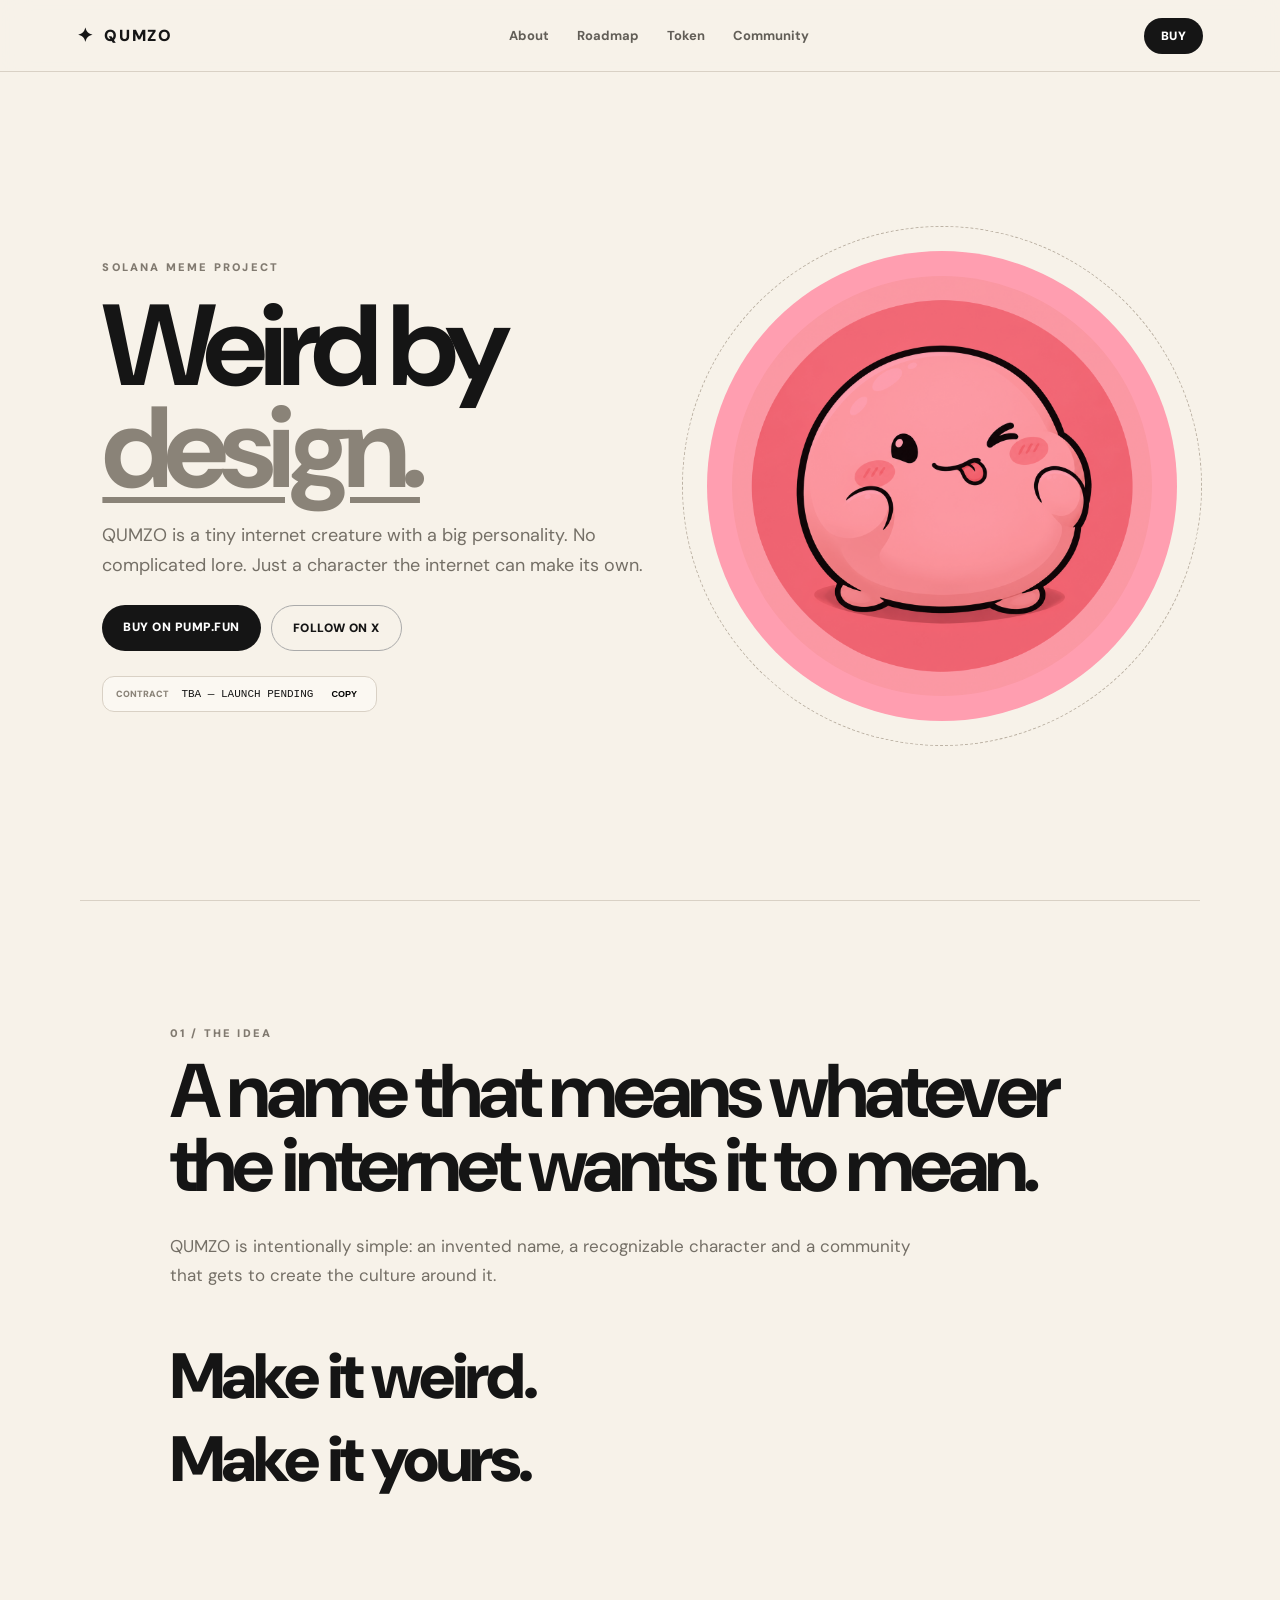
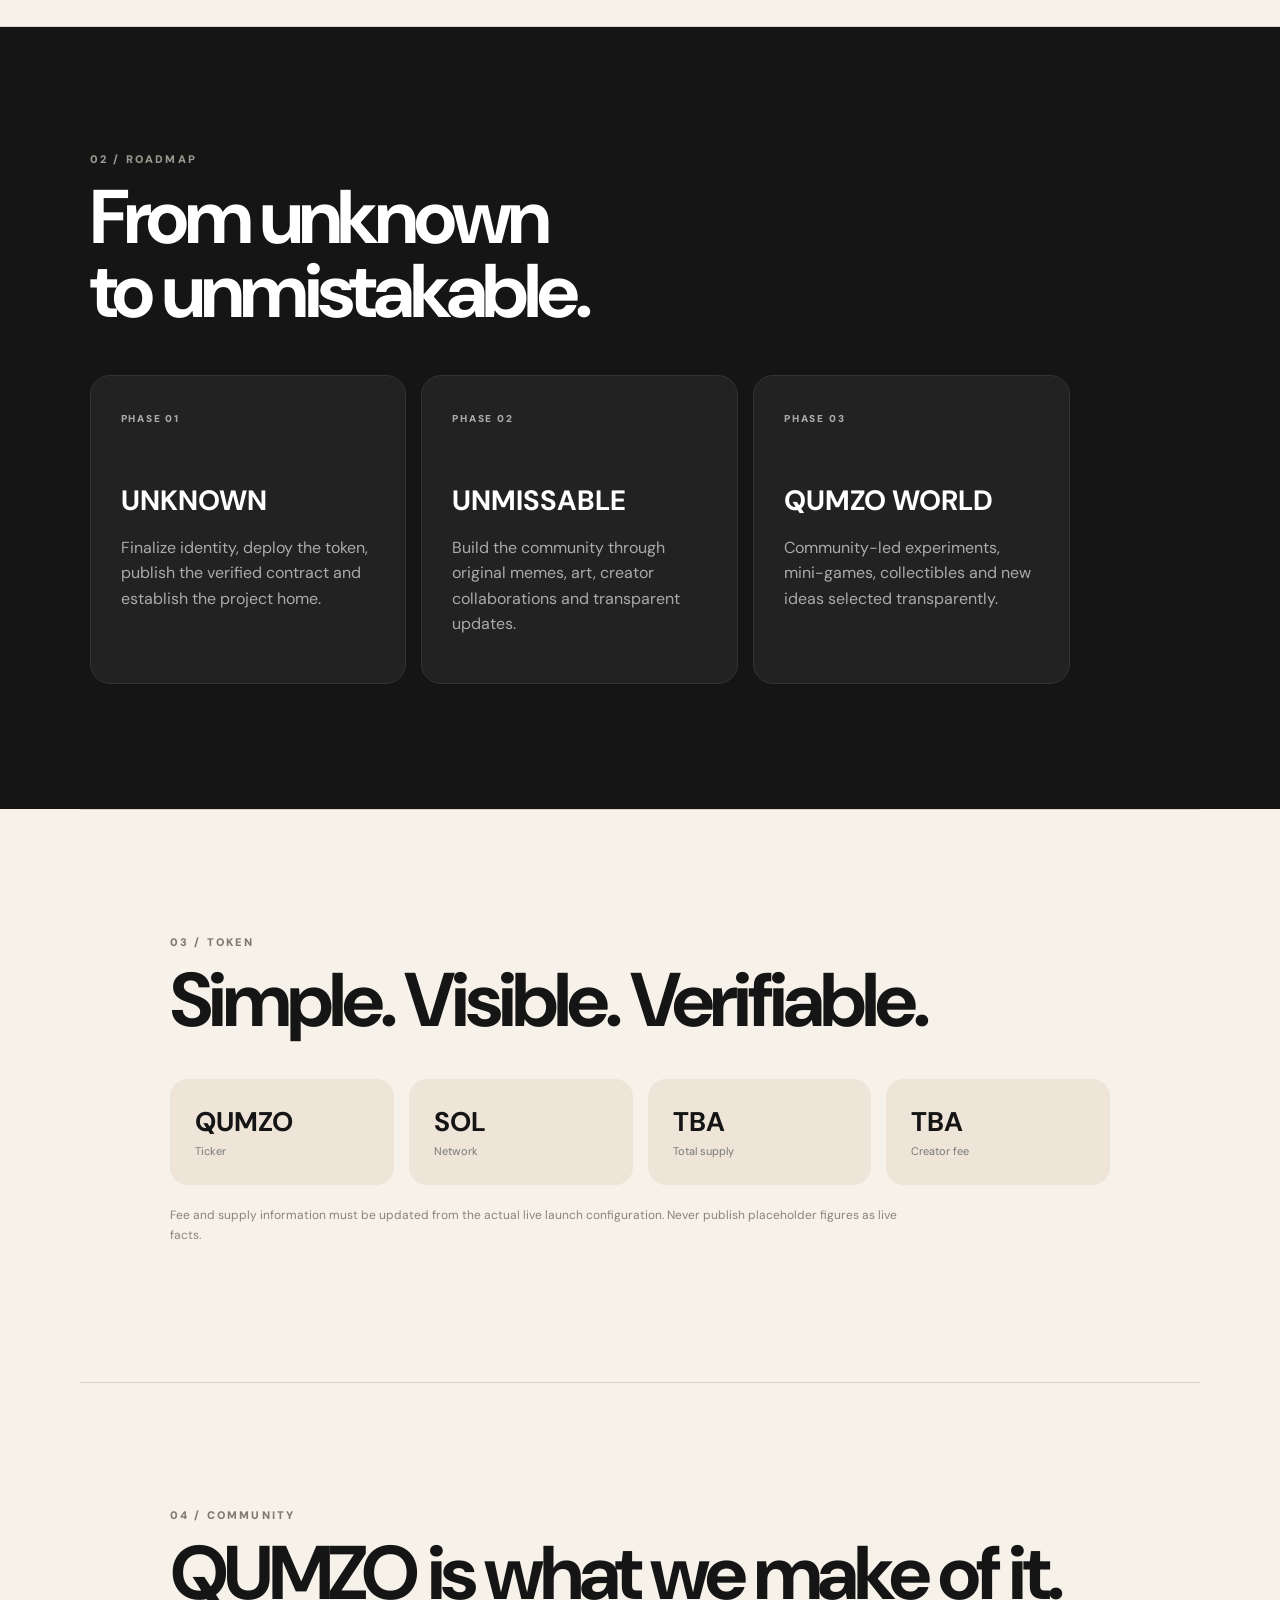
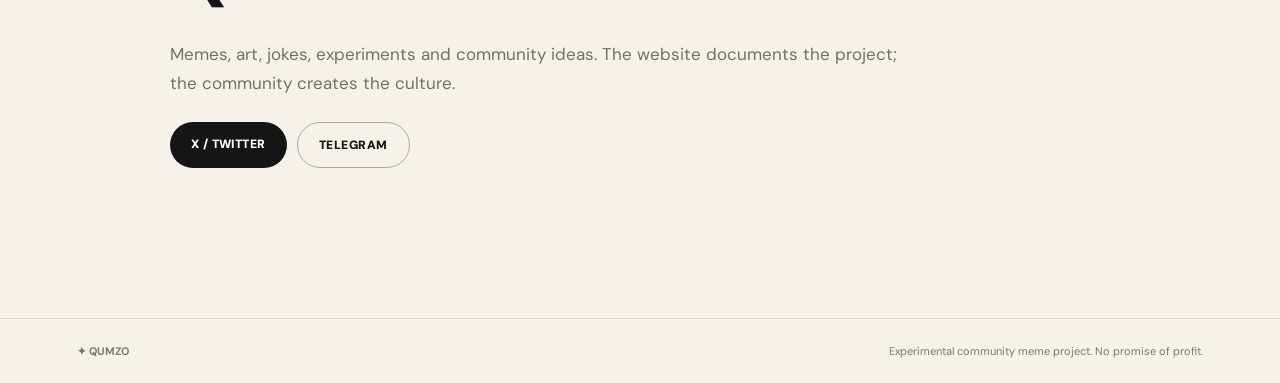
==== index.html @ d699d324 "Add files via upload" ====
<!doctype html>
<html lang="en">
<head>
<meta charset="utf-8">
<meta name="viewport" content="width=device-width,initial-scale=1">
<title>QUMZO — Weird by design.</title>
<meta name="description" content="QUMZO — a Solana community meme project.">
<link rel="stylesheet" href="style.css">
</head>
<body>
<header class="nav">
  <a class="brand" href="#top"><span id="brandMark">✦</span><span id="brandName">QUMZO</span></a>
  <nav><a href="#about">About</a><a href="#roadmap">Roadmap</a><a href="#token">Token</a><a href="#community">Community</a></nav>
  <a id="buyTop" class="btn btn-dark small" href="#" target="_blank" rel="noopener">BUY</a>
</header>

<main>
<section id="top" class="hero">
  <div class="hero-copy">
    <div id="badge" class="eyebrow">SOLANA MEME PROJECT</div>
    <h1 id="heroTitle">Weird by<br><span>design.</span></h1>
    <p id="heroText">QUMZO is a tiny internet creature with a big personality. No complicated lore. Just a character the internet can make its own.</p>
    <div class="actions">
      <a id="buyHero" class="btn btn-dark" href="#" target="_blank" rel="noopener">BUY ON PUMP.FUN</a>
      <a id="xHero" class="btn btn-light" href="#" target="_blank" rel="noopener">FOLLOW ON X</a>
    </div>
    <div class="contract"><span>CONTRACT</span><code id="contract">TBA — LAUNCH PENDING</code><button id="copyContract" title="Copy contract">COPY</button></div>
  </div>
  <div class="hero-art"><div class="orbit"></div><img src="qumzo-mascot.png" alt="QUMZO mascot"></div>
</section>

<section id="about" class="section">
  <div class="eyebrow">01 / THE IDEA</div>
  <h2 id="aboutTitle">A name that means whatever the internet wants it to mean.</h2>
  <p id="aboutText">QUMZO is intentionally simple: an invented name, a recognizable character and a community that gets to create the culture around it.</p>
  <div class="statement">Make it weird.<br>Make it yours.</div>
</section>

<section id="roadmap" class="section dark">
  <div class="eyebrow">02 / ROADMAP</div>
  <h2>From unknown<br>to unmistakable.</h2>
  <div id="roadmapGrid" class="grid"></div>
</section>

<section id="token" class="section">
  <div class="eyebrow">03 / TOKEN</div>
  <h2>Simple. Visible. Verifiable.</h2>
  <div id="tokenGrid" class="stats"></div>
  <p class="fine">Fee and supply information must be updated from the actual live launch configuration. Never publish placeholder figures as live facts.</p>
</section>

<section id="community" class="section community">
  <div class="eyebrow">04 / COMMUNITY</div>
  <h2 id="communityTitle">QUMZO is what we make of it.</h2>
  <p id="communityText">Memes, art, jokes, experiments and community ideas. The website documents the project; the community creates the culture.</p>
  <div class="actions">
    <a id="xCommunity" class="btn btn-dark" href="#" target="_blank" rel="noopener">X / TWITTER</a>
    <a id="tgCommunity" class="btn btn-light" href="#" target="_blank" rel="noopener">TELEGRAM</a>
  </div>
</section>
</main>

<footer><strong><span id="footerMark">✦</span> <span id="footerName">QUMZO</span></strong><span>Experimental community meme project. No promise of profit.</span></footer>
<script src="config.js"></script>
<script src="script.js"></script>
</body>
</html>
---- style.css ----
@import url('https://fonts.googleapis.com/css2?family=DM+Sans:wght@400;500;700;900&display=swap');
:root{--ink:#151515;--paper:#f7f2e9;--muted:#746f66;--line:#d9d1c5;--accent:#ff9eb0;--soft:#eee5d8}
*{box-sizing:border-box}html{scroll-behavior:smooth}body{margin:0;background:var(--paper);color:var(--ink);font-family:"DM Sans",Arial,sans-serif}.nav{height:72px;padding:0 6%;display:flex;align-items:center;justify-content:space-between;position:sticky;top:0;z-index:20;background:rgba(247,242,233,.9);backdrop-filter:blur(14px);border-bottom:1px solid var(--line)}.brand{display:flex;gap:9px;align-items:center;color:var(--ink);text-decoration:none;font-weight:900;letter-spacing:.12em}.brand span:first-child{font-size:19px}.nav nav{display:flex;gap:28px}.nav nav a{color:#625e57;text-decoration:none;font-size:13px;font-weight:700}.btn{display:inline-block;padding:14px 21px;border-radius:999px;text-decoration:none;font-size:12px;font-weight:900;letter-spacing:.04em;cursor:pointer}.btn-dark{background:var(--ink);color:white}.btn-light{background:transparent;color:var(--ink);border:1px solid #aaa}.btn.small{padding:10px 17px}.hero{min-height:calc(100vh - 72px);display:grid;grid-template-columns:1.1fr .9fr;align-items:center;gap:30px;padding:8vh 8%;overflow:hidden}.eyebrow{font-size:11px;font-weight:900;letter-spacing:.2em;color:#817a70}.hero h1{font-size:clamp(60px,9vw,120px);line-height:.88;letter-spacing:-.07em;margin:22px 0}.hero h1 span{color:#8a8378;text-decoration:underline;text-decoration-thickness:6px;text-underline-offset:10px}.hero p{max-width:600px;color:var(--muted);font-size:18px;line-height:1.65}.actions{display:flex;flex-wrap:wrap;gap:10px;margin-top:24px}.contract{display:flex;align-items:center;gap:12px;margin-top:25px;width:max-content;max-width:100%;padding:11px 13px;border:1px solid var(--line);border-radius:12px;background:#fbf8f2}.contract span{font-size:9px;font-weight:900;color:#8b8479}.contract code{font-size:11px;overflow:hidden;text-overflow:ellipsis;white-space:nowrap}.contract button{border:0;background:none;font-size:9px;font-weight:900;cursor:pointer}.hero-art{min-height:460px;position:relative;display:flex;align-items:center;justify-content:center}.hero-art:before{content:"";position:absolute;width:min(40vw,470px);height:min(40vw,470px);border-radius:50%;background:var(--accent)}.hero-art img{position:relative;width:min(35vw,420px);max-width:90%;border-radius:50%;mix-blend-mode:multiply;filter:saturate(.9)}.orbit{position:absolute;width:min(44vw,520px);height:min(44vw,520px);border:1px dashed #bcb2a4;border-radius:50%;transform:rotate(12deg)}.section{max-width:1120px;margin:auto;padding:125px 7%;border-top:1px solid var(--line)}.section h2{font-size:clamp(42px,6vw,76px);line-height:.98;letter-spacing:-.055em;margin:15px 0 28px}.section>p{max-width:740px;color:var(--muted);font-size:17px;line-height:1.7}.statement{margin-top:45px;font-size:clamp(34px,5vw,65px);font-weight:900;letter-spacing:-.05em}.dark{max-width:none;background:var(--ink);color:#fff}.dark .eyebrow{color:#9b968d}.dark .section{}.dark h2{color:#fff}.grid{max-width:980px;display:grid;grid-template-columns:repeat(3,1fr);gap:15px;margin-top:45px}.grid article{background:#222;padding:30px;border:1px solid #333;border-radius:20px;min-height:280px}.grid article span{font-size:10px;color:#aaa;font-weight:900;letter-spacing:.18em}.grid h3{font-size:28px;margin:55px 0 12px}.grid p{color:#aaa;line-height:1.6}.stats{display:grid;grid-template-columns:repeat(4,1fr);gap:15px;margin-top:40px}.stats div{background:var(--soft);padding:25px;border-radius:18px}.stats strong{display:block;font-size:27px}.stats span{font-size:11px;color:#777}.fine{font-size:12px!important;color:#8b8378!important;margin-top:20px}.community{padding-bottom:150px}footer{padding:25px 6%;border-top:1px solid var(--line);display:flex;justify-content:space-between;color:#777;font-size:11px}@media(max-width:800px){.nav nav{display:none}.hero{grid-template-columns:1fr;padding:70px 7%}.hero-art{min-height:360px;order:-1}.hero-art:before{width:290px;height:290px}.hero-art img{width:260px}.orbit{width:330px;height:330px}.grid,.stats{grid-template-columns:1fr}.grid article{min-height:auto}.section{padding:90px 7%}footer{flex-direction:column;gap:10px}}
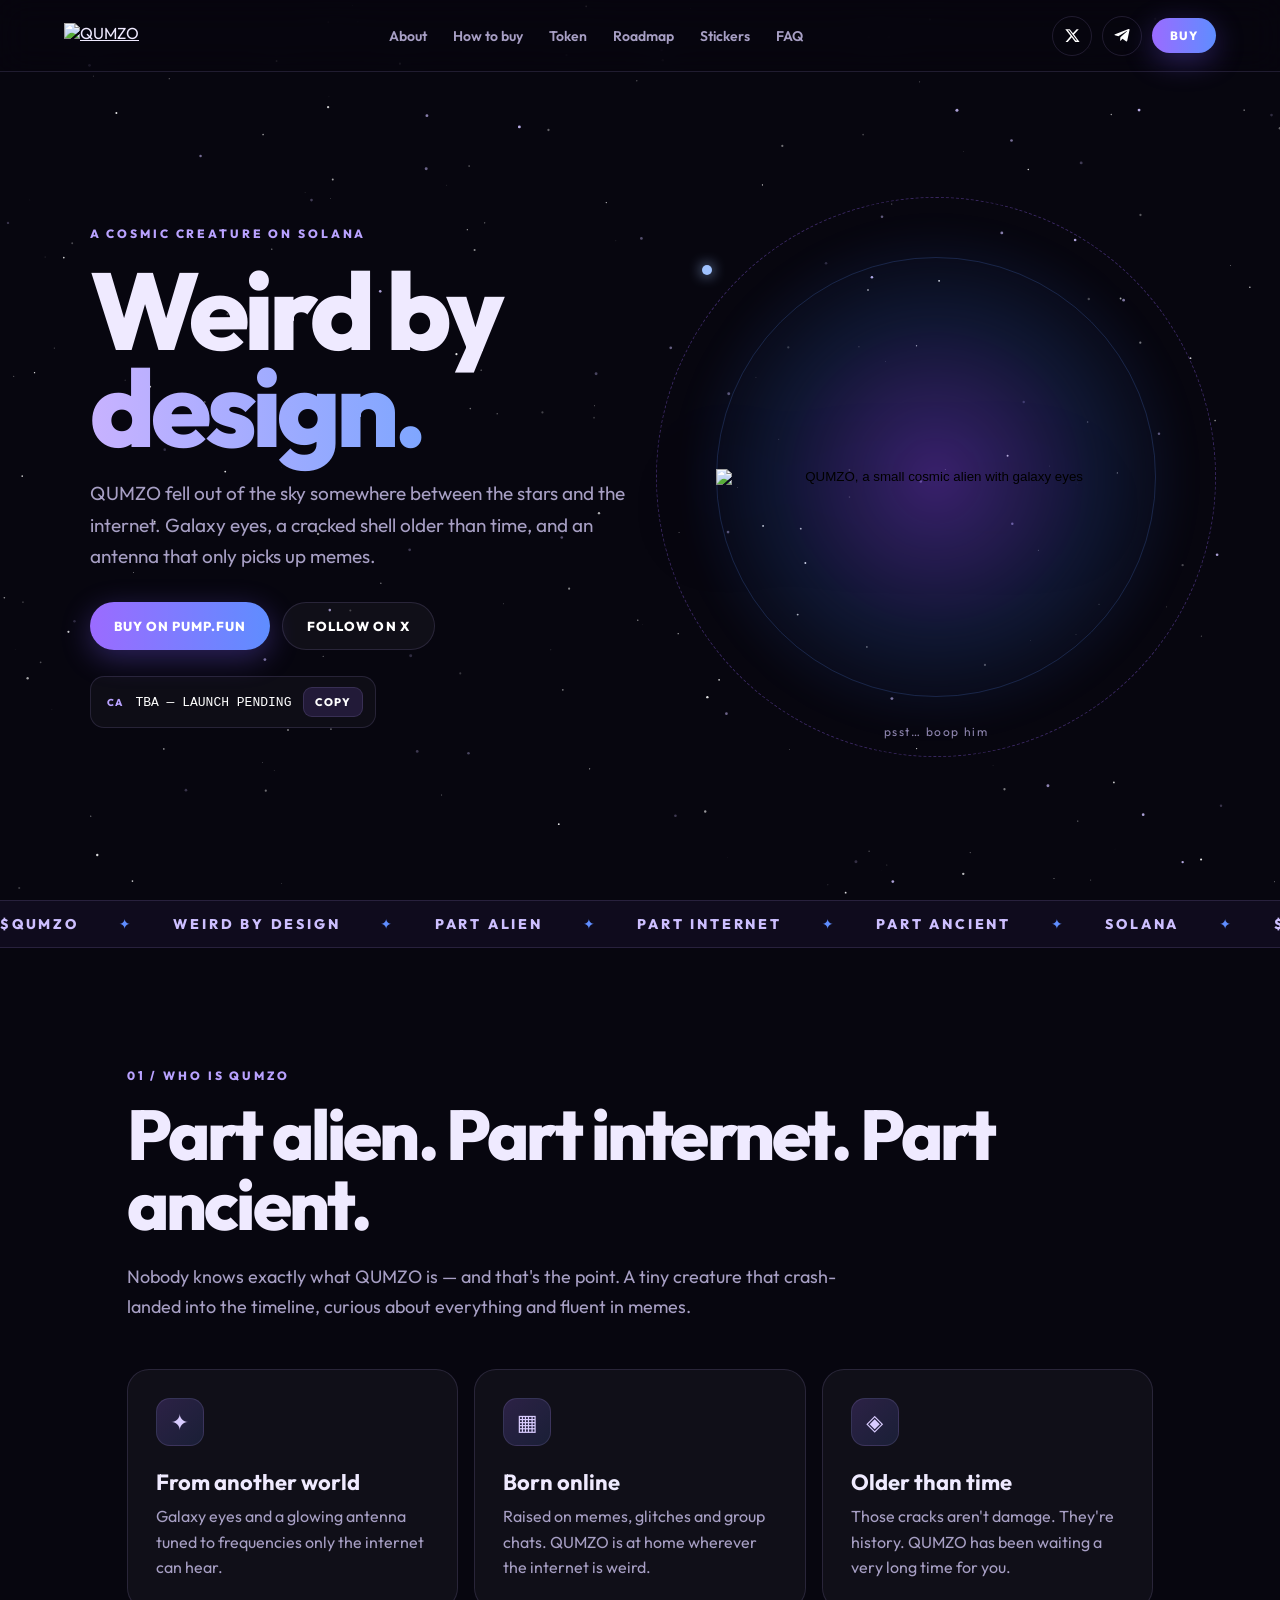
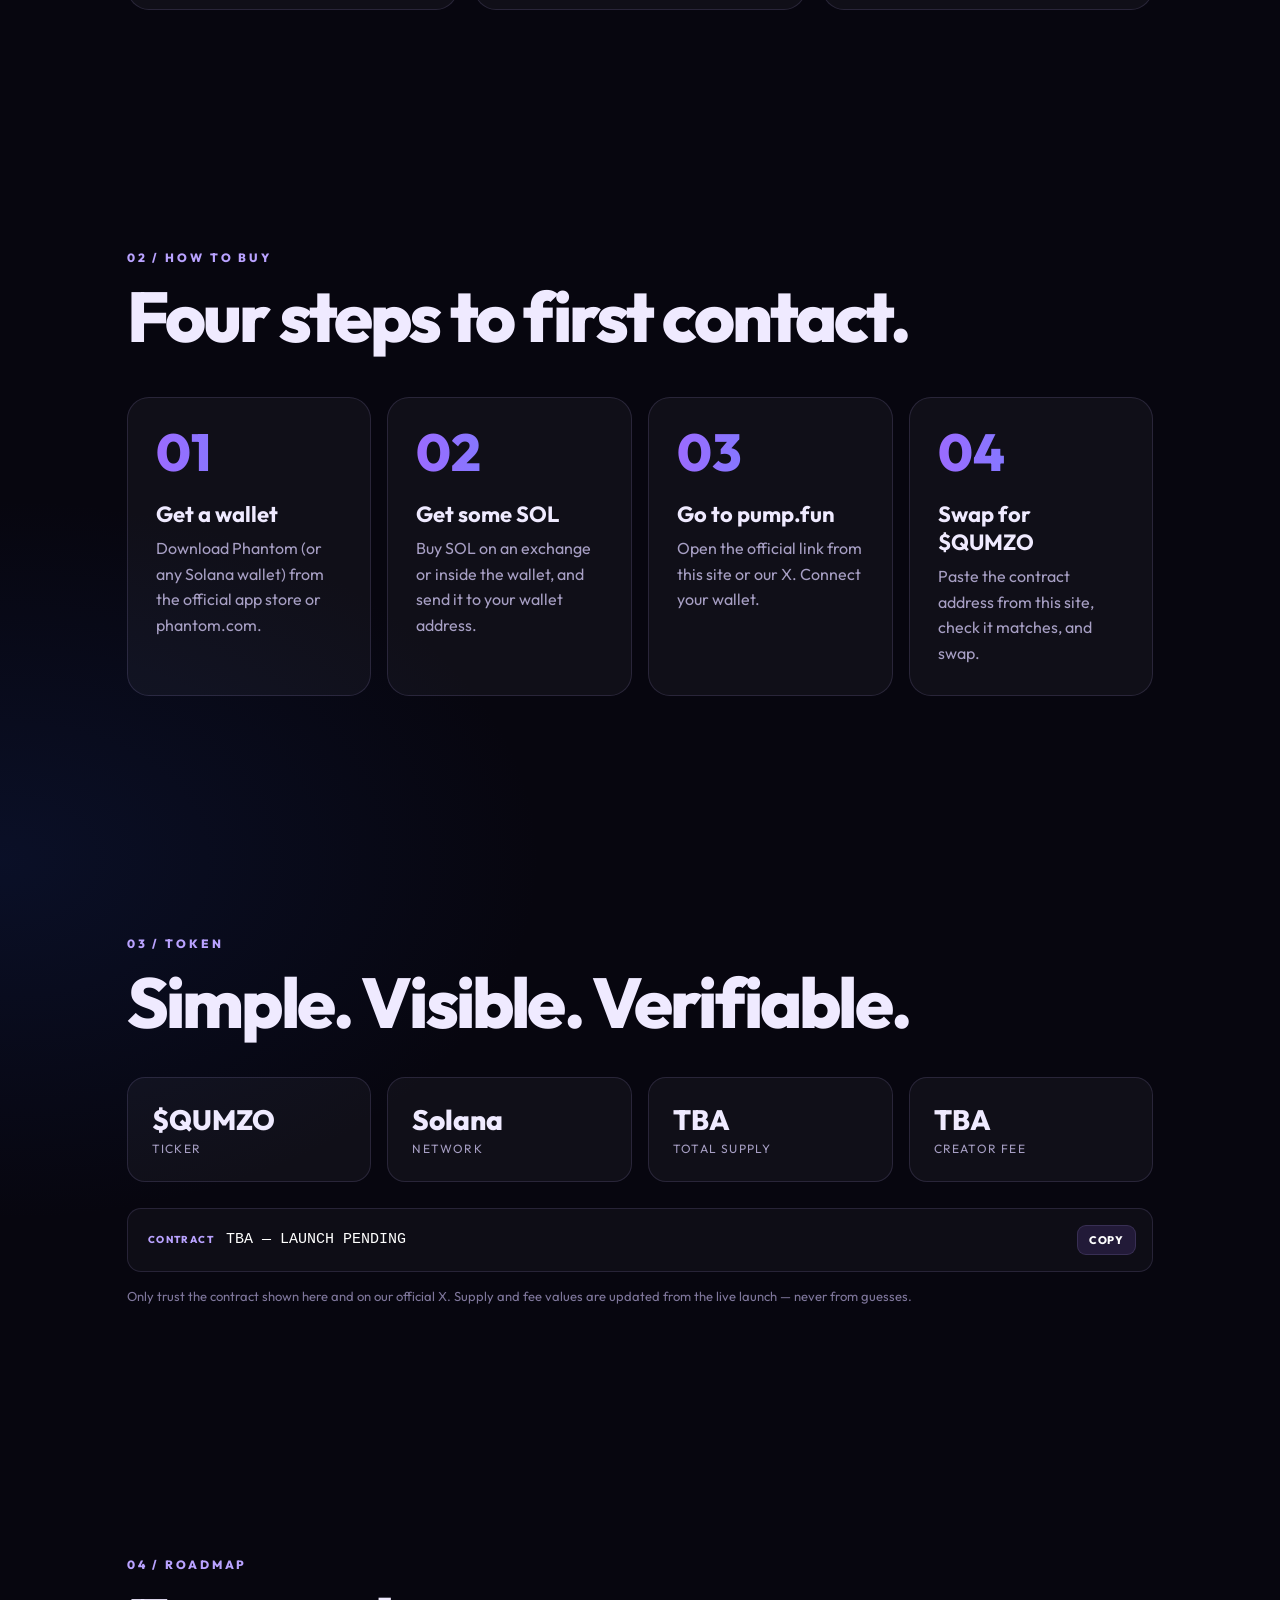
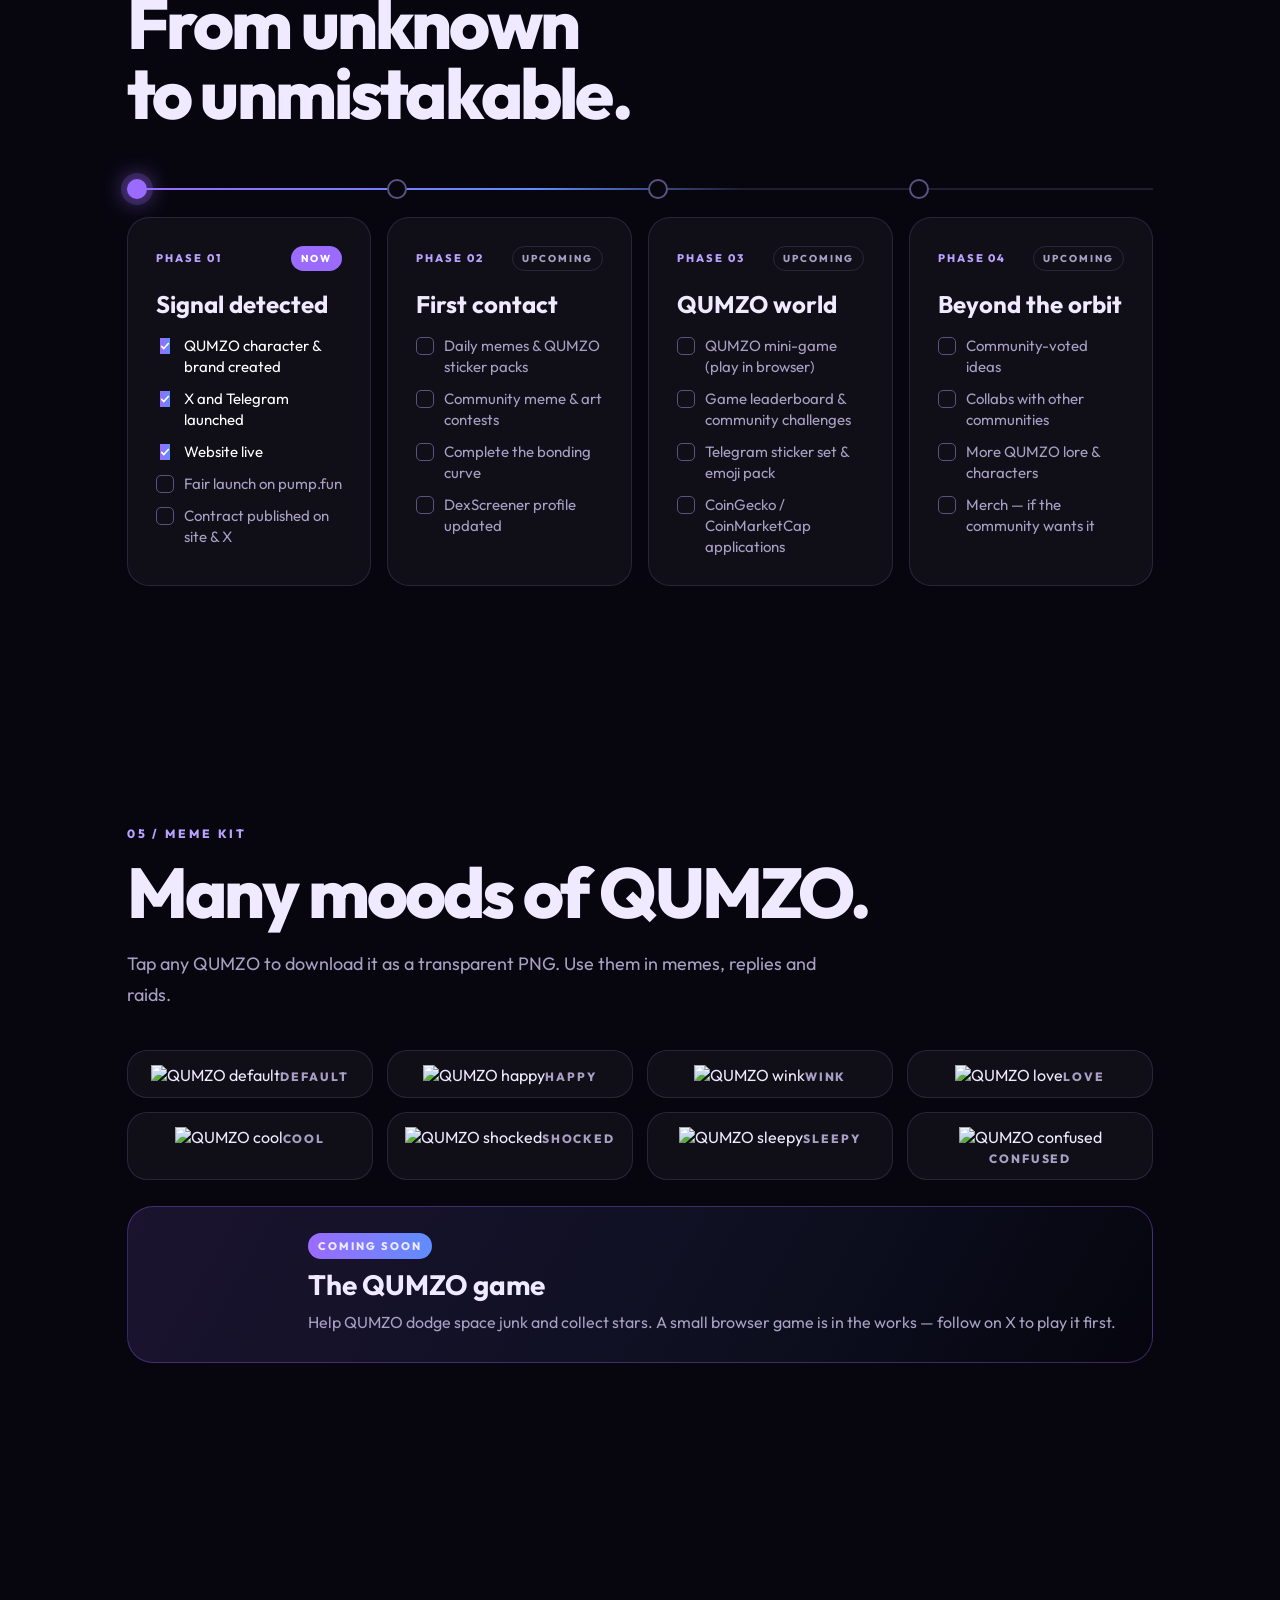
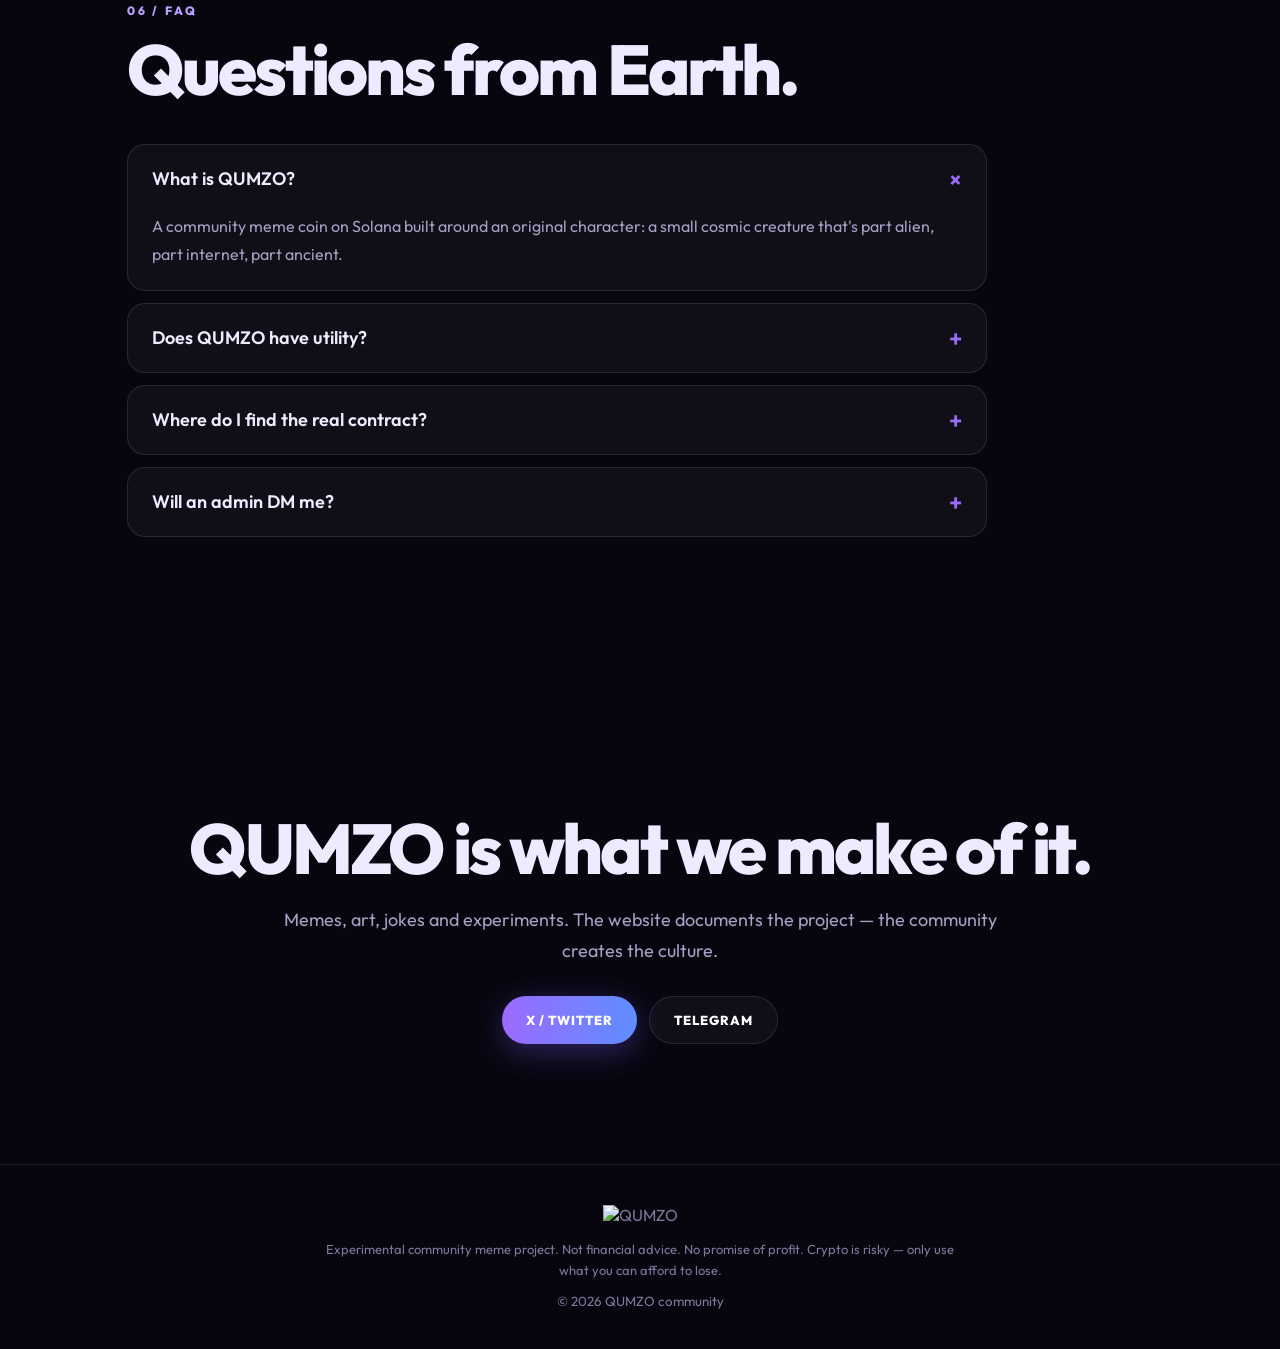
==== commit a8c477a5: "Add files via upload" ====
--- a/index.html
+++ b/index.html
@@ -4,64 +4,127 @@
 <meta charset="utf-8">
 <meta name="viewport" content="width=device-width,initial-scale=1">
 <title>QUMZO — Weird by design.</title>
-<meta name="description" content="QUMZO — a Solana community meme project.">
+<meta name="description" content="QUMZO — a cosmic little creature on Solana. Part alien, part internet, part ancient.">
+<meta name="theme-color" content="#07060f">
+<meta property="og:title" content="QUMZO — Weird by design.">
+<meta property="og:description" content="A cosmic little creature on Solana. Part alien, part internet, part ancient.">
+<meta property="og:image" content="https://qumzo.vercel.app/brand/qumzo-x-banner.png">
+<meta property="og:url" content="https://qumzo.vercel.app/">
+<meta name="twitter:card" content="summary_large_image">
+<meta name="twitter:site" content="@QUMZOCOIN">
+<link rel="icon" href="assets/favicon.svg" type="image/svg+xml">
+<link rel="preconnect" href="https://fonts.googleapis.com"><link rel="preconnect" href="https://fonts.gstatic.com" crossorigin>
+<link href="https://fonts.googleapis.com/css2?family=Outfit:wght@300;400;600;800&display=swap" rel="stylesheet">
 <link rel="stylesheet" href="style.css">
 </head>
 <body>
+<canvas id="stars" aria-hidden="true"></canvas>
+
 <header class="nav">
-  <a class="brand" href="#top"><span id="brandMark">✦</span><span id="brandName">QUMZO</span></a>
-  <nav><a href="#about">About</a><a href="#roadmap">Roadmap</a><a href="#token">Token</a><a href="#community">Community</a></nav>
-  <a id="buyTop" class="btn btn-dark small" href="#" target="_blank" rel="noopener">BUY</a>
+  <a class="brand" href="#top" aria-label="QUMZO home"><img src="assets/qumzo-wordmark.svg" alt="QUMZO"></a>
+  <nav id="menu">
+    <a href="#about">About</a><a href="#buy">How to buy</a><a href="#token">Token</a><a href="#roadmap">Roadmap</a><a href="#stickers">Stickers</a><a href="#faq">FAQ</a>
+  </nav>
+  <div class="nav-right">
+    <a class="icon-btn" data-link="x" href="#" target="_blank" rel="noopener" aria-label="X"><svg viewBox="0 0 24 24"><path d="M17.8 3h3.1l-6.8 7.7L22 21h-6.2l-4.9-6.4L5.3 21H2.2l7.2-8.3L1.8 3h6.4l4.4 5.8L17.8 3zm-1.1 16.2h1.7L7.3 4.7H5.5l11.2 14.5z"/></svg></a>
+    <a class="icon-btn" data-link="telegram" href="#" target="_blank" rel="noopener" aria-label="Telegram"><svg viewBox="0 0 24 24"><path d="M21.9 4.3 18.7 19.4c-.2 1.1-.9 1.3-1.8.8l-4.9-3.6-2.4 2.3c-.3.3-.5.5-1 .5l.4-5 9.1-8.2c.4-.4-.1-.6-.6-.2L6.2 13.1 1.4 11.6c-1-.3-1.1-1 .2-1.5L20.5 2.9c.9-.3 1.7.2 1.4 1.4z"/></svg></a>
+    <a class="btn btn-glow small" data-link="buy" href="#" target="_blank" rel="noopener">BUY</a>
+    <button class="burger" id="burger" aria-label="Open menu" aria-expanded="false"><span></span><span></span></button>
+  </div>
 </header>
 
 <main>
 <section id="top" class="hero">
-  <div class="hero-copy">
-    <div id="badge" class="eyebrow">SOLANA MEME PROJECT</div>
-    <h1 id="heroTitle">Weird by<br><span>design.</span></h1>
-    <p id="heroText">QUMZO is a tiny internet creature with a big personality. No complicated lore. Just a character the internet can make its own.</p>
+  <div class="hero-copy reveal">
+    <div class="eyebrow" data-text="badge"></div>
+    <h1 data-html="heroTitle"></h1>
+    <p data-text="heroText"></p>
     <div class="actions">
-      <a id="buyHero" class="btn btn-dark" href="#" target="_blank" rel="noopener">BUY ON PUMP.FUN</a>
-      <a id="xHero" class="btn btn-light" href="#" target="_blank" rel="noopener">FOLLOW ON X</a>
+      <a class="btn btn-glow" data-link="buy" href="#" target="_blank" rel="noopener">BUY ON PUMP.FUN</a>
+      <a class="btn btn-ghost" data-link="x" href="#" target="_blank" rel="noopener">FOLLOW ON X</a>
     </div>
-    <div class="contract"><span>CONTRACT</span><code id="contract">TBA — LAUNCH PENDING</code><button id="copyContract" title="Copy contract">COPY</button></div>
+    <div class="contract">
+      <span>CA</span><code class="ca" data-text="contract"></code><button class="copy" type="button">COPY</button>
+    </div>
   </div>
-  <div class="hero-art"><div class="orbit"></div><img src="qumzo-mascot.png" alt="QUMZO mascot"></div>
+  <div class="hero-art reveal">
+    <div class="halo"></div>
+    <div class="ring r1"></div><div class="ring r2"></div>
+    <button id="mascot" class="mascot" type="button" aria-label="Boop QUMZO">
+      <img id="mascotImg" src="assets/qumzo-default.svg" alt="QUMZO, a small cosmic alien with galaxy eyes">
+    </button>
+    <div class="hint">psst… boop him</div>
+  </div>
 </section>
 
+<div class="ticker" aria-hidden="true"><div class="ticker-track" id="ticker"></div></div>
+
 <section id="about" class="section">
-  <div class="eyebrow">01 / THE IDEA</div>
-  <h2 id="aboutTitle">A name that means whatever the internet wants it to mean.</h2>
-  <p id="aboutText">QUMZO is intentionally simple: an invented name, a recognizable character and a community that gets to create the culture around it.</p>
-  <div class="statement">Make it weird.<br>Make it yours.</div>
+  <div class="eyebrow reveal">01 / WHO IS QUMZO</div>
+  <h2 class="reveal" data-text="aboutTitle"></h2>
+  <p class="lead reveal" data-text="aboutText"></p>
+  <div id="traits" class="cards three"></div>
 </section>
 
-<section id="roadmap" class="section dark">
-  <div class="eyebrow">02 / ROADMAP</div>
-  <h2>From unknown<br>to unmistakable.</h2>
-  <div id="roadmapGrid" class="grid"></div>
+<section id="buy" class="section">
+  <div class="eyebrow reveal">02 / HOW TO BUY</div>
+  <h2 class="reveal">Four steps to first contact.</h2>
+  <div id="steps" class="cards four steps"></div>
 </section>
 
 <section id="token" class="section">
-  <div class="eyebrow">03 / TOKEN</div>
-  <h2>Simple. Visible. Verifiable.</h2>
+  <div class="eyebrow reveal">03 / TOKEN</div>
+  <h2 class="reveal">Simple. Visible. Verifiable.</h2>
   <div id="tokenGrid" class="stats"></div>
-  <p class="fine">Fee and supply information must be updated from the actual live launch configuration. Never publish placeholder figures as live facts.</p>
+  <div class="contract big reveal">
+    <span>CONTRACT</span><code class="ca" data-text="contract"></code><button class="copy" type="button">COPY</button>
+  </div>
+  <p class="fine reveal">Only trust the contract shown here and on our official X. Supply and fee values are updated from the live launch — never from guesses.</p>
+</section>
+
+<section id="roadmap" class="section">
+  <div class="eyebrow reveal">04 / ROADMAP</div>
+  <h2 class="reveal">From unknown<br>to unmistakable.</h2>
+  <div id="roadmapGrid" class="timeline"></div>
+</section>
+
+<section id="stickers" class="section">
+  <div class="eyebrow reveal">05 / MEME KIT</div>
+  <h2 class="reveal">Many moods of QUMZO.</h2>
+  <p class="lead reveal">Tap any QUMZO to download it as a transparent PNG. Use them in memes, replies and raids.</p>
+  <div id="stickerGrid" class="stickers"></div>
+  <div class="game reveal">
+    <img src="assets/qumzo-happy.svg" alt="">
+    <div><div class="tag">COMING SOON</div><h3 data-text="gameTitle"></h3><p data-text="gameText"></p></div>
+  </div>
+</section>
+
+<section id="faq" class="section">
+  <div class="eyebrow reveal">06 / FAQ</div>
+  <h2 class="reveal">Questions from Earth.</h2>
+  <div id="faqList" class="faq"></div>
 </section>
 
 <section id="community" class="section community">
-  <div class="eyebrow">04 / COMMUNITY</div>
-  <h2 id="communityTitle">QUMZO is what we make of it.</h2>
-  <p id="communityText">Memes, art, jokes, experiments and community ideas. The website documents the project; the community creates the culture.</p>
-  <div class="actions">
-    <a id="xCommunity" class="btn btn-dark" href="#" target="_blank" rel="noopener">X / TWITTER</a>
-    <a id="tgCommunity" class="btn btn-light" href="#" target="_blank" rel="noopener">TELEGRAM</a>
+  <img class="community-art reveal" src="assets/qumzo-wink.svg" alt="">
+  <h2 class="reveal" data-text="communityTitle"></h2>
+  <p class="lead reveal" data-text="communityText"></p>
+  <div class="actions center reveal">
+    <a class="btn btn-glow" data-link="x" href="#" target="_blank" rel="noopener">X / TWITTER</a>
+    <a class="btn btn-ghost" data-link="telegram" href="#" target="_blank" rel="noopener">TELEGRAM</a>
+    <a class="btn btn-ghost" data-link="chart" href="#" target="_blank" rel="noopener">CHART</a>
   </div>
 </section>
 </main>
 
-<footer><strong><span id="footerMark">✦</span> <span id="footerName">QUMZO</span></strong><span>Experimental community meme project. No promise of profit.</span></footer>
+<footer>
+  <img src="assets/qumzo-wordmark.svg" alt="QUMZO">
+  <p data-text="footerNote"></p>
+  <small>© <span id="year"></span> QUMZO community</small>
+</footer>
+
+<div id="toast" class="toast" role="status" aria-live="polite"></div>
 <script src="config.js"></script>
 <script src="script.js"></script>
 </body>
-</html>+</html>
--- a/style.css
+++ b/style.css
@@ -1,3 +1,185 @@
-@import url('https://fonts.googleapis.com/css2?family=DM+Sans:wght@400;500;700;900&display=swap');
-:root{--ink:#151515;--paper:#f7f2e9;--muted:#746f66;--line:#d9d1c5;--accent:#ff9eb0;--soft:#eee5d8}
-*{box-sizing:border-box}html{scroll-behavior:smooth}body{margin:0;background:var(--paper);color:var(--ink);font-family:"DM Sans",Arial,sans-serif}.nav{height:72px;padding:0 6%;display:flex;align-items:center;justify-content:space-between;position:sticky;top:0;z-index:20;background:rgba(247,242,233,.9);backdrop-filter:blur(14px);border-bottom:1px solid var(--line)}.brand{display:flex;gap:9px;align-items:center;color:var(--ink);text-decoration:none;font-weight:900;letter-spacing:.12em}.brand span:first-child{font-size:19px}.nav nav{display:flex;gap:28px}.nav nav a{color:#625e57;text-decoration:none;font-size:13px;font-weight:700}.btn{display:inline-block;padding:14px 21px;border-radius:999px;text-decoration:none;font-size:12px;font-weight:900;letter-spacing:.04em;cursor:pointer}.btn-dark{background:var(--ink);color:white}.btn-light{background:transparent;color:var(--ink);border:1px solid #aaa}.btn.small{padding:10px 17px}.hero{min-height:calc(100vh - 72px);display:grid;grid-template-columns:1.1fr .9fr;align-items:center;gap:30px;padding:8vh 8%;overflow:hidden}.eyebrow{font-size:11px;font-weight:900;letter-spacing:.2em;color:#817a70}.hero h1{font-size:clamp(60px,9vw,120px);line-height:.88;letter-spacing:-.07em;margin:22px 0}.hero h1 span{color:#8a8378;text-decoration:underline;text-decoration-thickness:6px;text-underline-offset:10px}.hero p{max-width:600px;color:var(--muted);font-size:18px;line-height:1.65}.actions{display:flex;flex-wrap:wrap;gap:10px;margin-top:24px}.contract{display:flex;align-items:center;gap:12px;margin-top:25px;width:max-content;max-width:100%;padding:11px 13px;border:1px solid var(--line);border-radius:12px;background:#fbf8f2}.contract span{font-size:9px;font-weight:900;color:#8b8479}.contract code{font-size:11px;overflow:hidden;text-overflow:ellipsis;white-space:nowrap}.contract button{border:0;background:none;font-size:9px;font-weight:900;cursor:pointer}.hero-art{min-height:460px;position:relative;display:flex;align-items:center;justify-content:center}.hero-art:before{content:"";position:absolute;width:min(40vw,470px);height:min(40vw,470px);border-radius:50%;background:var(--accent)}.hero-art img{position:relative;width:min(35vw,420px);max-width:90%;border-radius:50%;mix-blend-mode:multiply;filter:saturate(.9)}.orbit{position:absolute;width:min(44vw,520px);height:min(44vw,520px);border:1px dashed #bcb2a4;border-radius:50%;transform:rotate(12deg)}.section{max-width:1120px;margin:auto;padding:125px 7%;border-top:1px solid var(--line)}.section h2{font-size:clamp(42px,6vw,76px);line-height:.98;letter-spacing:-.055em;margin:15px 0 28px}.section>p{max-width:740px;color:var(--muted);font-size:17px;line-height:1.7}.statement{margin-top:45px;font-size:clamp(34px,5vw,65px);font-weight:900;letter-spacing:-.05em}.dark{max-width:none;background:var(--ink);color:#fff}.dark .eyebrow{color:#9b968d}.dark .section{}.dark h2{color:#fff}.grid{max-width:980px;display:grid;grid-template-columns:repeat(3,1fr);gap:15px;margin-top:45px}.grid article{background:#222;padding:30px;border:1px solid #333;border-radius:20px;min-height:280px}.grid article span{font-size:10px;color:#aaa;font-weight:900;letter-spacing:.18em}.grid h3{font-size:28px;margin:55px 0 12px}.grid p{color:#aaa;line-height:1.6}.stats{display:grid;grid-template-columns:repeat(4,1fr);gap:15px;margin-top:40px}.stats div{background:var(--soft);padding:25px;border-radius:18px}.stats strong{display:block;font-size:27px}.stats span{font-size:11px;color:#777}.fine{font-size:12px!important;color:#8b8378!important;margin-top:20px}.community{padding-bottom:150px}footer{padding:25px 6%;border-top:1px solid var(--line);display:flex;justify-content:space-between;color:#777;font-size:11px}@media(max-width:800px){.nav nav{display:none}.hero{grid-template-columns:1fr;padding:70px 7%}.hero-art{min-height:360px;order:-1}.hero-art:before{width:290px;height:290px}.hero-art img{width:260px}.orbit{width:330px;height:330px}.grid,.stats{grid-template-columns:1fr}.grid article{min-height:auto}.section{padding:90px 7%}footer{flex-direction:column;gap:10px}}
+:root{
+  --bg:#07060f; --bg2:#0f0b20; --card:rgba(255,255,255,.04); --line:rgba(190,170,255,.14);
+  --text:#efeaff; --muted:#a79fc4; --violet:#9b6bff; --blue:#5f8dff; --lilac:#e6dcff; --pink:#ff8fb3;
+  --grad:linear-gradient(90deg,#9b6bff,#5f8dff);
+  --radius:22px;
+}
+*{box-sizing:border-box}
+html{scroll-behavior:smooth;overflow-x:clip}
+body{margin:0;background:radial-gradient(1200px 700px at 75% -10%,#2a1560 0,transparent 60%),radial-gradient(900px 600px at 0% 40%,#132a6a44 0,transparent 60%),var(--bg);color:var(--text);font-family:"Outfit","Segoe UI",system-ui,sans-serif;overflow-x:hidden}
+img{max-width:100%}
+a{color:inherit}
+#stars{position:fixed;inset:0;width:100%;height:100%;z-index:-1;pointer-events:none}
+
+/* NAV */
+.nav{position:sticky;top:0;z-index:50;height:72px;padding:0 5%;display:flex;align-items:center;justify-content:space-between;gap:20px;background:rgba(7,6,15,.65);backdrop-filter:blur(16px);border-bottom:1px solid var(--line)}
+.brand img{height:26px;display:block}
+.nav nav{display:flex;gap:26px}
+.nav nav a{color:var(--muted);text-decoration:none;font-size:14px;font-weight:600;transition:color .2s}
+.nav nav a:hover{color:#fff}
+.nav-right{display:flex;align-items:center;gap:10px}
+.icon-btn{width:40px;height:40px;border-radius:50%;display:grid;place-items:center;border:1px solid var(--line);transition:.2s}
+.icon-btn svg{width:17px;height:17px;fill:#fff}
+.icon-btn:hover{border-color:var(--violet);box-shadow:0 0 18px #9b6bff66}
+.burger{display:none;width:42px;height:42px;border:1px solid var(--line);background:none;border-radius:12px;cursor:pointer;position:relative}
+.burger span{position:absolute;left:11px;right:11px;height:2px;background:#fff;border-radius:2px;transition:.25s}
+.burger span:first-child{top:16px}.burger span:last-child{top:24px}
+.burger[aria-expanded=true] span:first-child{top:20px;transform:rotate(45deg)}
+.burger[aria-expanded=true] span:last-child{top:20px;transform:rotate(-45deg)}
+
+/* BUTTONS */
+.btn{display:inline-flex;align-items:center;justify-content:center;padding:15px 24px;border-radius:999px;text-decoration:none;font-size:13px;font-weight:800;letter-spacing:.08em;cursor:pointer;transition:transform .2s,box-shadow .2s,border-color .2s;border:0}
+.btn:hover{transform:translateY(-2px)}
+.btn-glow{background:var(--grad);color:#fff;box-shadow:0 8px 30px #7a5cff55}
+.btn-glow:hover{box-shadow:0 10px 40px #7a5cffaa}
+.btn-ghost{background:rgba(255,255,255,.04);color:#fff;border:1px solid var(--line)}
+.btn-ghost:hover{border-color:var(--violet)}
+.btn.small{padding:10px 18px;font-size:12px}
+
+/* HERO */
+.hero{min-height:calc(100vh - 72px);display:grid;grid-template-columns:1.05fr .95fr;align-items:center;gap:30px;padding:6vh 7% 8vh;max-width:1400px;margin:auto}
+.eyebrow{font-size:12px;font-weight:800;letter-spacing:.24em;color:#b9a2ff}
+.hero h1{font-size:clamp(58px,8.5vw,124px);line-height:.9;letter-spacing:-.045em;margin:20px 0 22px;font-weight:800}
+.hero h1 span{background:linear-gradient(90deg,#c8b2ff,#7fa6ff);-webkit-background-clip:text;background-clip:text;color:transparent}
+.hero p{max-width:560px;color:var(--muted);font-size:19px;line-height:1.65;margin:0}
+.actions{display:flex;flex-wrap:wrap;gap:12px;margin-top:30px}
+.actions.center{justify-content:center}
+.contract{display:flex;align-items:center;gap:12px;margin-top:26px;width:max-content;max-width:100%;padding:10px 12px 10px 16px;border:1px solid var(--line);border-radius:14px;background:rgba(255,255,255,.03)}
+.contract span{font-size:10px;font-weight:800;letter-spacing:.14em;color:#b9a2ff}
+.contract code{font-size:13px;color:#fff;overflow:hidden;text-overflow:ellipsis;white-space:nowrap;min-width:0}
+.copy{border:1px solid var(--line);background:rgba(155,107,255,.15);color:#fff;border-radius:9px;padding:7px 11px;font:800 11px "Outfit",sans-serif;letter-spacing:.08em;cursor:pointer;flex:none}
+.copy:hover{background:rgba(155,107,255,.35)}
+.contract.big{margin:26px 0 0;width:100%;padding:16px 16px 16px 20px}
+.contract.big code{font-size:15px;flex:1}
+
+.hero-art{position:relative;display:grid;place-items:center;min-height:560px}
+.halo{position:absolute;width:min(46vw,520px);aspect-ratio:1;border-radius:50%;background:radial-gradient(circle,#8a4dff66 0,#3d7bff22 45%,transparent 70%);filter:blur(10px)}
+.ring{position:absolute;border-radius:50%;border:1px solid #9b6bff55}
+.ring.r1{width:min(48vw,560px);aspect-ratio:1;border-style:dashed;animation:spin 60s linear infinite}
+.ring.r2{width:min(38vw,440px);aspect-ratio:1;border-color:#5f8dff33;animation:spin 40s linear infinite reverse}
+.ring.r1:after{content:"";position:absolute;top:12%;left:8%;width:10px;height:10px;border-radius:50%;background:#9fc2ff;box-shadow:0 0 14px #9fc2ff}
+.mascot{position:relative;background:none;border:0;padding:0;cursor:pointer;animation:float 5s ease-in-out infinite;-webkit-tap-highlight-color:transparent}
+.mascot img{width:min(36vw,440px);display:block;filter:drop-shadow(0 30px 40px #000a) drop-shadow(0 0 40px #7a5cff44);transition:transform .15s}
+.mascot:active img,.mascot.boop img{transform:scale(.93,1.06)}
+.hint{position:absolute;bottom:18px;font-size:12px;color:#8c83ad;letter-spacing:.12em}
+@keyframes float{0%,100%{transform:translateY(0)}50%{transform:translateY(-16px)}}
+@keyframes spin{to{transform:rotate(360deg)}}
+
+/* TICKER */
+.ticker{overflow:hidden;border-block:1px solid var(--line);background:rgba(155,107,255,.06);padding:14px 0}
+.ticker-track{display:flex;gap:40px;width:max-content;animation:marquee 30s linear infinite;font-weight:800;letter-spacing:.2em;font-size:14px;color:#cdbfff;white-space:nowrap}
+.ticker-track b{color:var(--blue)}
+@keyframes marquee{to{transform:translateX(-50%)}}
+
+/* SECTIONS */
+.section{max-width:1180px;margin:auto;padding:120px 6%}
+.section h2{font-size:clamp(38px,5.5vw,72px);line-height:1;letter-spacing:-.04em;margin:16px 0 22px;font-weight:800}
+.lead{max-width:720px;color:var(--muted);font-size:18px;line-height:1.7;margin:0}
+.cards{display:grid;gap:16px;margin-top:46px}
+.cards.three{grid-template-columns:repeat(3,1fr)}
+.cards.four{grid-template-columns:repeat(4,1fr)}
+.card{background:var(--card);border:1px solid var(--line);border-radius:var(--radius);padding:28px;position:relative;overflow:hidden;transition:transform .25s,border-color .25s}
+.card:hover{transform:translateY(-4px);border-color:#9b6bff66}
+.card .ico{width:48px;height:48px;border-radius:14px;display:grid;place-items:center;font-size:22px;background:linear-gradient(135deg,#9b6bff33,#5f8dff22);border:1px solid var(--line);color:#d9ccff}
+.card h3{font-size:22px;margin:22px 0 8px}
+.card p{color:var(--muted);line-height:1.6;margin:0}
+.steps .num{font-size:52px;font-weight:800;line-height:1;background:var(--grad);-webkit-background-clip:text;background-clip:text;color:transparent}
+
+.stats{display:grid;grid-template-columns:repeat(4,1fr);gap:16px;margin-top:40px}
+.stats div{background:var(--card);border:1px solid var(--line);border-radius:18px;padding:24px}
+.stats strong{display:block;font-size:28px;font-weight:800}
+.stats span{font-size:12px;color:var(--muted);letter-spacing:.1em;text-transform:uppercase}
+.fine{font-size:13px;color:#7f779c;margin-top:16px}
+
+/* ROADMAP */
+.timeline{display:grid;grid-template-columns:repeat(4,1fr);gap:16px;margin-top:50px;position:relative}
+.timeline:before{content:"";position:absolute;left:0;right:0;top:9px;height:2px;background:linear-gradient(90deg,var(--violet),var(--blue) 40%,var(--line) 60%)}
+.phase{position:relative;padding-top:38px}
+.phase .dot{position:absolute;top:0;left:0;width:20px;height:20px;border-radius:50%;background:var(--bg);border:2px solid #5a5280}
+.phase.now .dot{border-color:var(--violet);background:var(--violet);box-shadow:0 0 0 6px #9b6bff33,0 0 24px var(--violet);animation:pulse 2s infinite}
+.phase.done .dot{border-color:var(--blue);background:var(--blue)}
+@keyframes pulse{50%{box-shadow:0 0 0 12px #9b6bff00,0 0 24px var(--violet)}}
+.phase .card{height:100%}
+.phase .label{white-space:nowrap;gap:8px;display:flex;justify-content:space-between;align-items:center;font-size:11px;font-weight:800;letter-spacing:.18em;color:#b9a2ff}
+.pill{font-size:10px;padding:5px 9px;border-radius:999px;border:1px solid var(--line);color:var(--muted)}
+.now .pill{background:var(--violet);color:#fff;border-color:transparent}
+.done .pill{background:var(--blue);color:#fff;border-color:transparent}
+.phase h3{margin:18px 0 16px;font-size:24px}
+.phase ul{list-style:none;padding:0;margin:0;display:grid;gap:11px}
+.phase li{display:flex;gap:10px;color:var(--muted);font-size:15px;line-height:1.4}
+.phase li:before{content:"";flex:none;width:16px;height:16px;margin-top:2px;border-radius:5px;border:1.5px solid #5a5280}
+.phase li.ok{color:#fff}
+.phase li.ok:before{background:var(--grad) center/10px no-repeat;border-color:transparent;background-image:url("data:image/svg+xml,%3Csvg xmlns='http://www.w3.org/2000/svg' viewBox='0 0 12 12'%3E%3Cpath d='M2 6.5l2.5 2.5L10 3' fill='none' stroke='white' stroke-width='2' stroke-linecap='round'/%3E%3C/svg%3E"),var(--grad)}
+
+/* STICKERS */
+.stickers{display:grid;grid-template-columns:repeat(4,1fr);gap:14px;margin-top:40px}
+.sticker{background:var(--card);border:1px solid var(--line);border-radius:20px;padding:14px 14px 12px;text-align:center;text-decoration:none;transition:.25s}
+.sticker img{width:100%;aspect-ratio:6/7;object-fit:contain;transition:transform .25s}
+.sticker span{font-size:12px;font-weight:800;letter-spacing:.16em;color:var(--muted)}
+.sticker:hover{border-color:#9b6bff88;background:rgba(155,107,255,.08)}
+.sticker:hover img{transform:scale(1.07) rotate(-3deg)}
+.game{margin-top:26px;display:flex;align-items:center;gap:28px;padding:26px 32px;border-radius:26px;border:1px solid #9b6bff55;background:linear-gradient(120deg,#9b6bff22,#5f8dff14 60%,transparent)}
+.game img{width:120px;flex:none}
+.game h3{font-size:28px;margin:8px 0}
+.game p{color:var(--muted);margin:0;line-height:1.6}
+.tag{display:inline-block;font-size:11px;font-weight:800;letter-spacing:.18em;padding:6px 10px;border-radius:999px;background:var(--grad)}
+
+/* FAQ */
+.faq{margin-top:40px;display:grid;gap:12px;max-width:860px}
+.faq details{background:var(--card);border:1px solid var(--line);border-radius:18px;padding:0 24px}
+.faq summary{cursor:pointer;list-style:none;padding:22px 0;font-weight:600;font-size:18px;display:flex;justify-content:space-between;gap:20px}
+.faq summary::-webkit-details-marker{display:none}
+.faq summary:after{content:"+";font-size:24px;line-height:1;color:var(--violet);transition:transform .2s}
+.faq details[open] summary:after{transform:rotate(45deg)}
+.faq p{color:var(--muted);line-height:1.7;margin:0 0 22px}
+
+/* COMMUNITY */
+.community{text-align:center}
+.community .lead{margin:auto}
+.community-art{width:200px;animation:float 5s ease-in-out infinite}
+
+footer{border-top:1px solid var(--line);padding:40px 6%;display:grid;gap:12px;justify-items:center;text-align:center;color:#7f779c}
+footer img{height:22px}
+footer p{max-width:640px;font-size:13px;line-height:1.6;margin:0}
+
+.toast{position:fixed;left:50%;bottom:26px;transform:translate(-50%,120px);background:#1a1233;border:1px solid var(--violet);padding:12px 18px;border-radius:12px;font-weight:600;transition:transform .3s,opacity .3s;z-index:99;opacity:0;pointer-events:none}
+.toast.show{transform:translate(-50%,0);opacity:1}
+
+/* reveal on scroll */
+.reveal{opacity:0;transform:translateY(24px);transition:opacity .7s ease,transform .7s ease}
+.reveal.in{opacity:1;transform:none}
+@media (prefers-reduced-motion:reduce){*{animation:none!important;transition:none!important}.reveal{opacity:1;transform:none}}
+
+/* RESPONSIVE */
+@media(max-width:1000px){
+  .timeline{grid-template-columns:1fr 1fr}.timeline:before{display:none}
+  .cards.four,.stickers{grid-template-columns:1fr 1fr}
+  .stats{grid-template-columns:1fr 1fr}
+}
+@media(max-width:860px){
+  .burger{display:block}
+  .nav .icon-btn{display:none}
+  .nav nav{position:fixed;top:72px;left:0;right:0;flex-direction:column;gap:0;background:rgba(7,6,15,.97);border-bottom:1px solid var(--line);padding:8px 6% 20px;transform:translateY(-130%);transition:transform .3s;z-index:-1}
+  .nav nav.open{transform:none}
+  .nav nav a{padding:16px 0;font-size:18px;border-bottom:1px solid var(--line)}
+  .hero{grid-template-columns:1fr;padding:30px 6% 70px;min-height:auto;text-align:center}
+  .hero p{margin:auto}
+  .hero .actions{justify-content:center}
+  .hero .contract{margin-inline:auto}
+  .hero-art{order:-1;min-height:360px}
+  .mascot img{width:270px}
+  .halo{width:340px}.ring.r1{width:350px}.ring.r2{width:290px}
+  .hint{bottom:0}
+  .cards.three{grid-template-columns:1fr}
+  .section{padding:80px 6%}
+  .game{flex-direction:column;text-align:center;padding:26px}
+}
+@media(max-width:560px){
+  .timeline,.cards.four{grid-template-columns:1fr}
+  .stickers{grid-template-columns:1fr 1fr;gap:10px}
+  .stats{grid-template-columns:1fr 1fr}
+  .stats strong{font-size:22px}
+  .btn{padding:14px 20px}
+  .hero .actions .btn{flex:1}
+  .contract.big code{font-size:12px}
+}
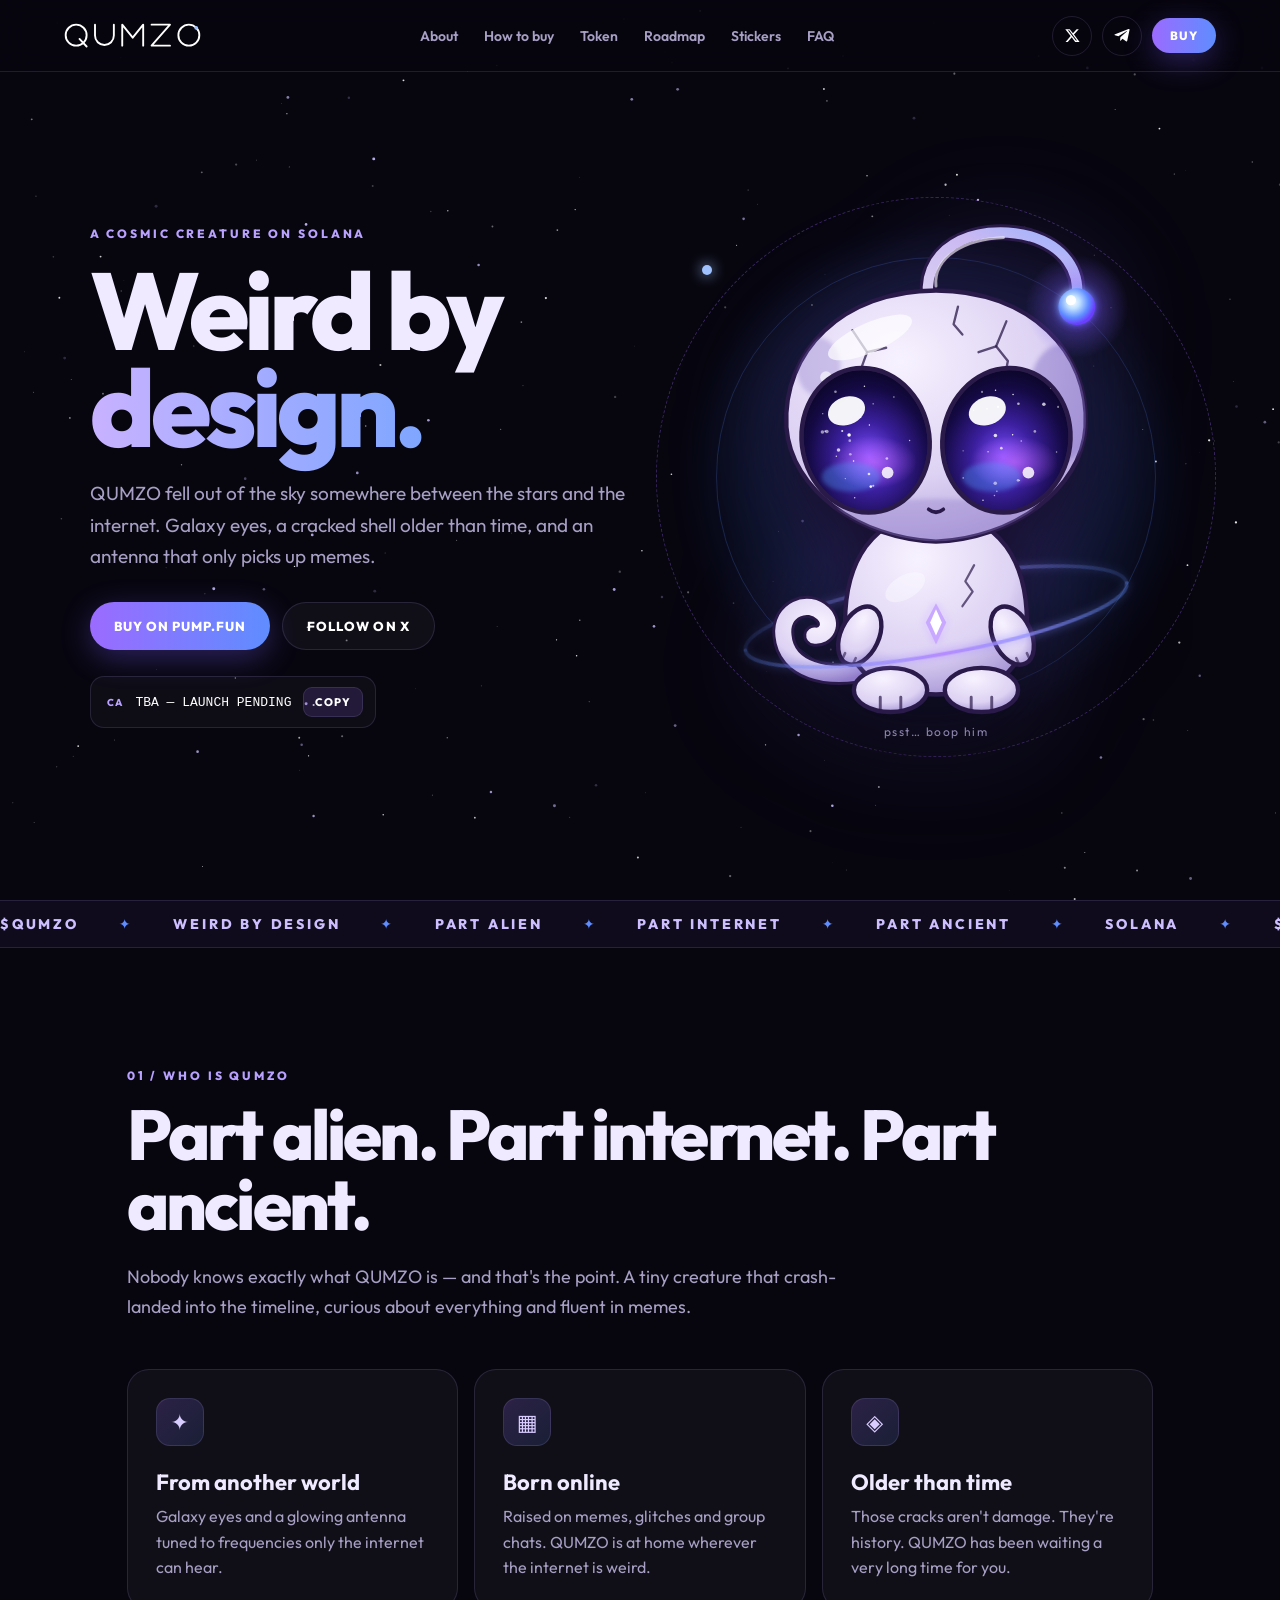
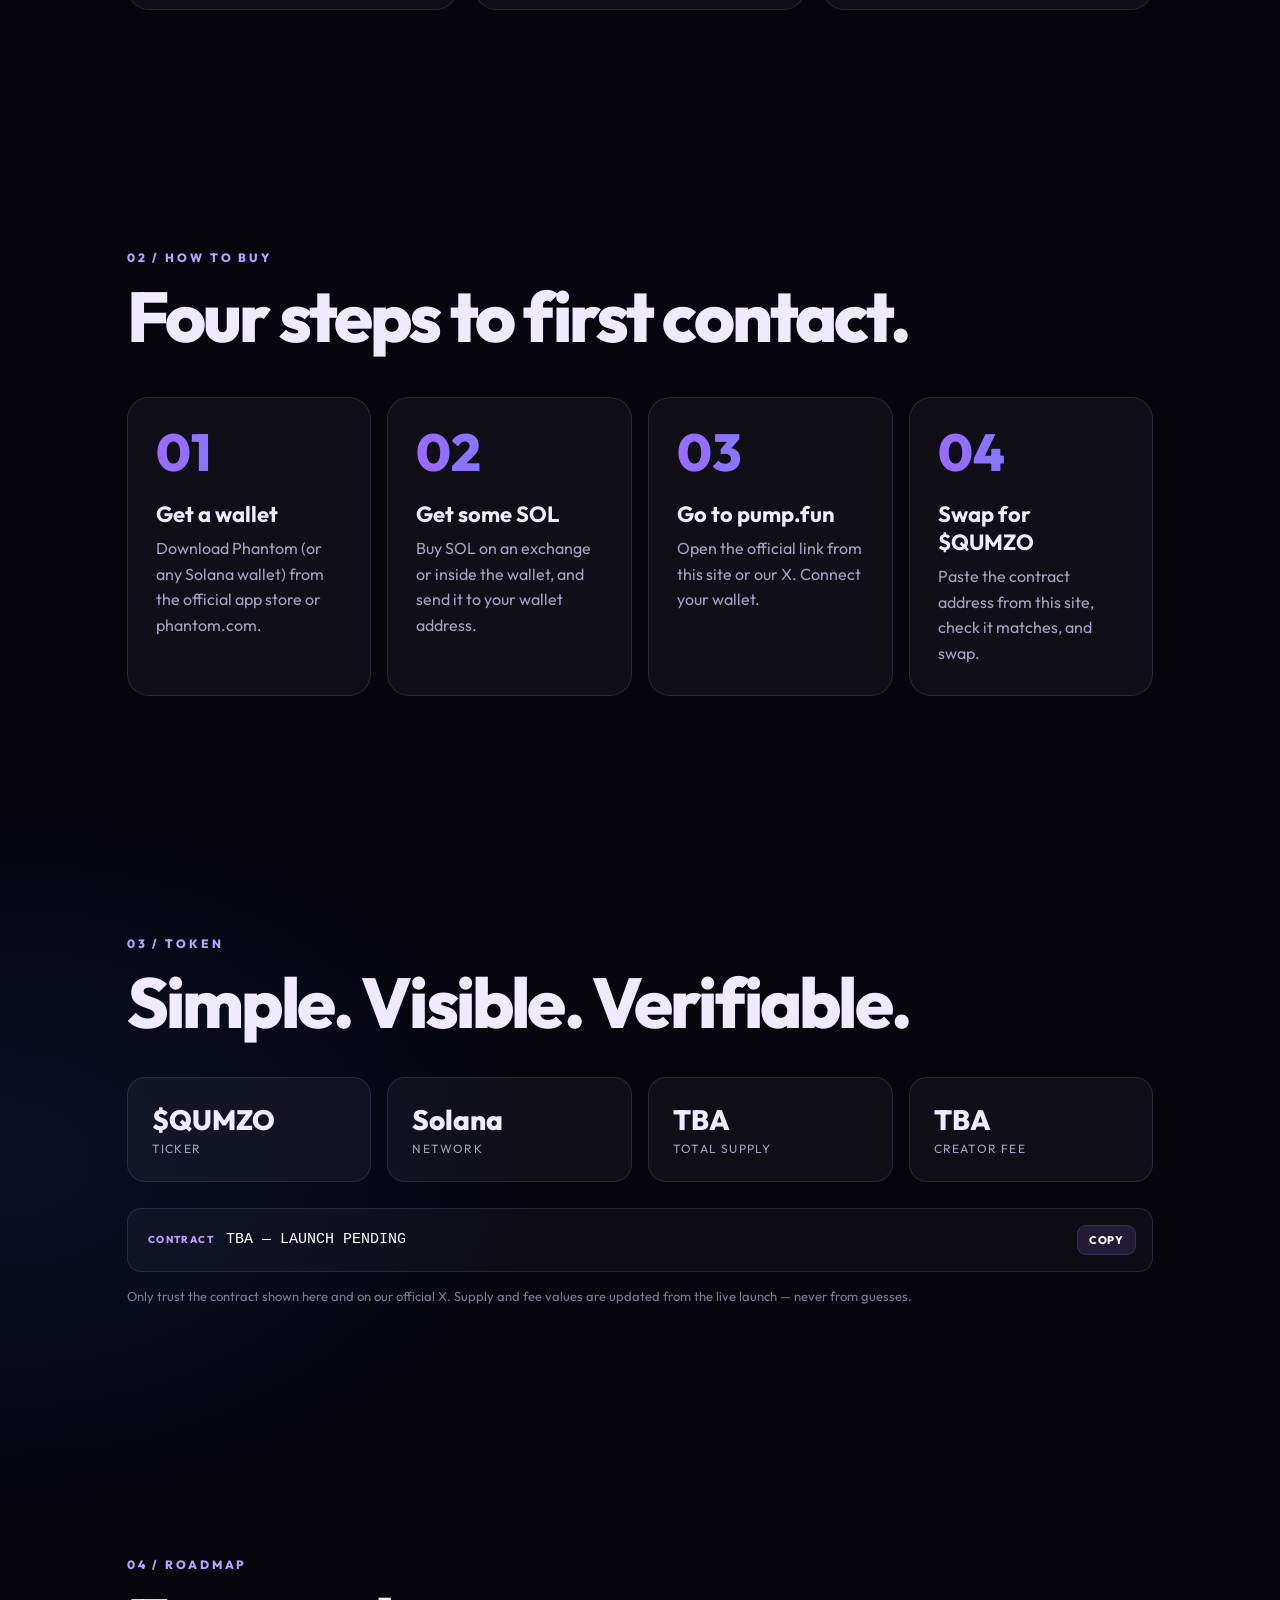
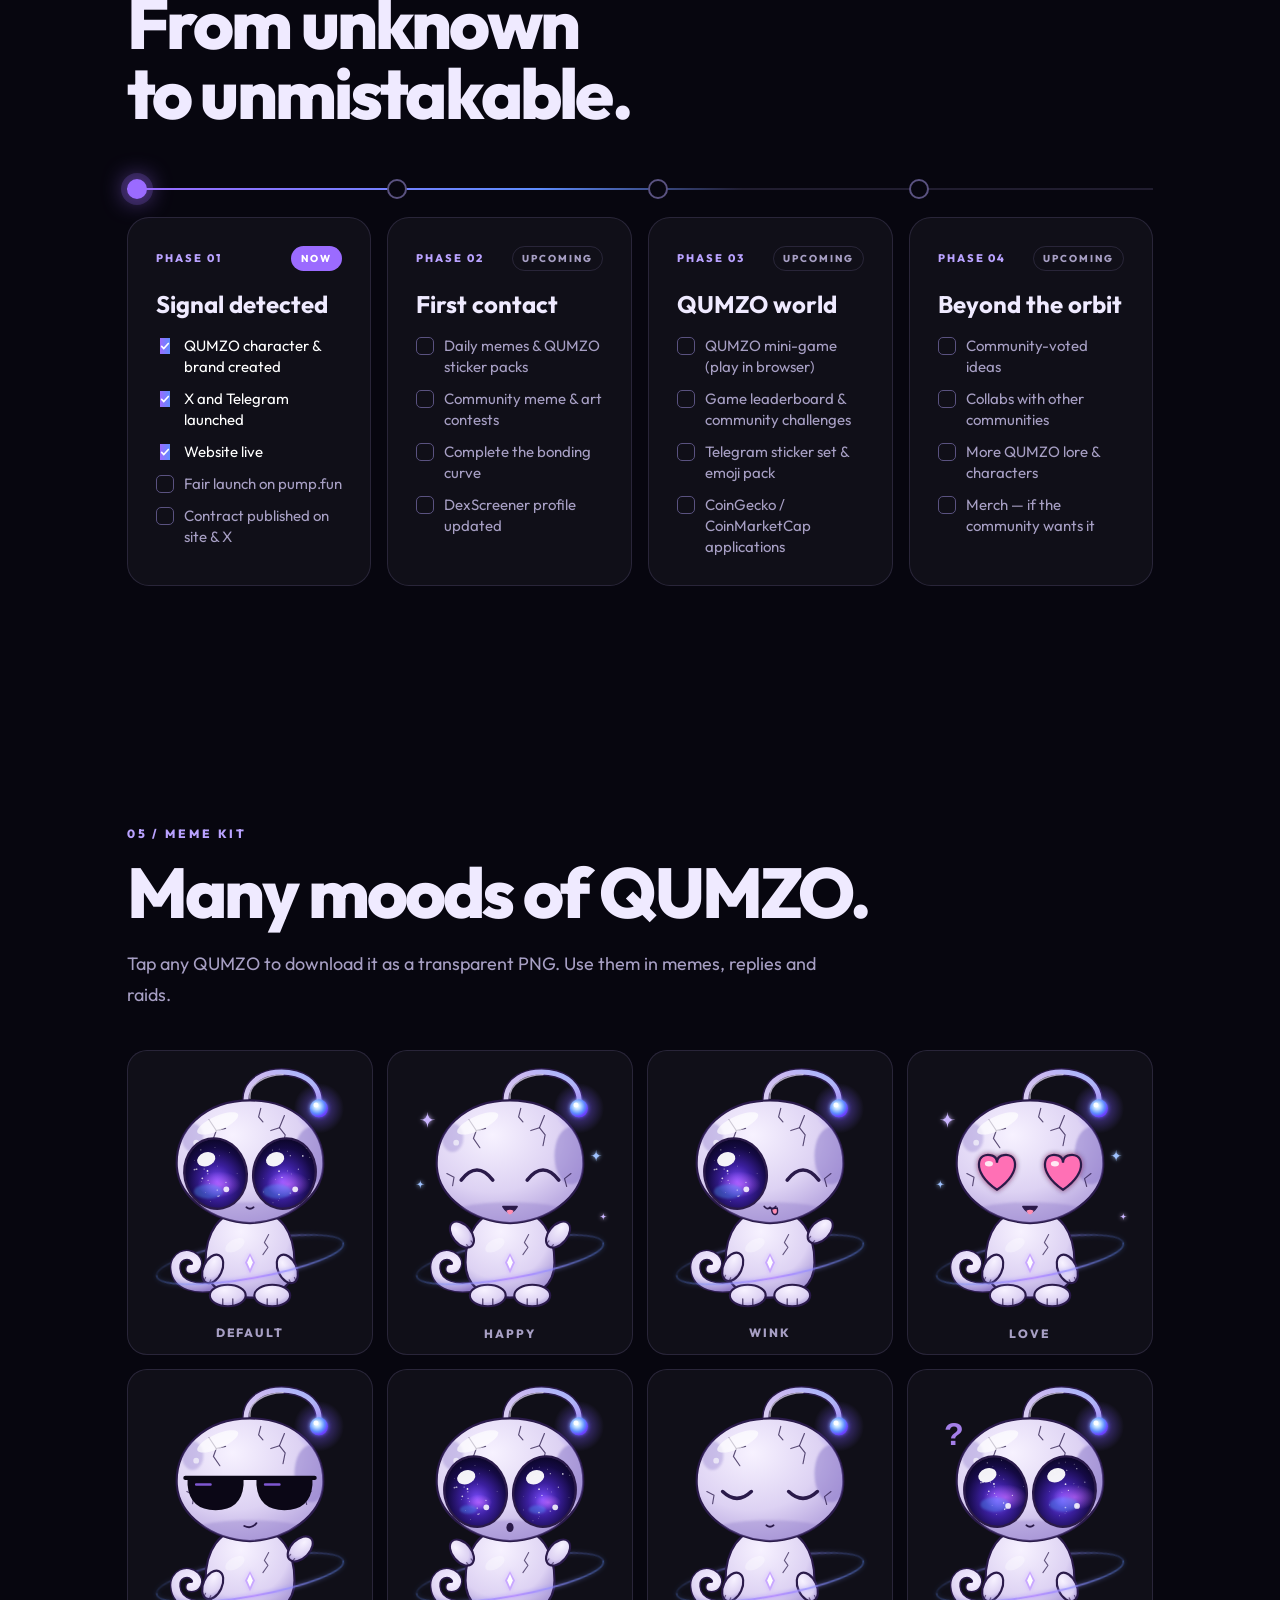
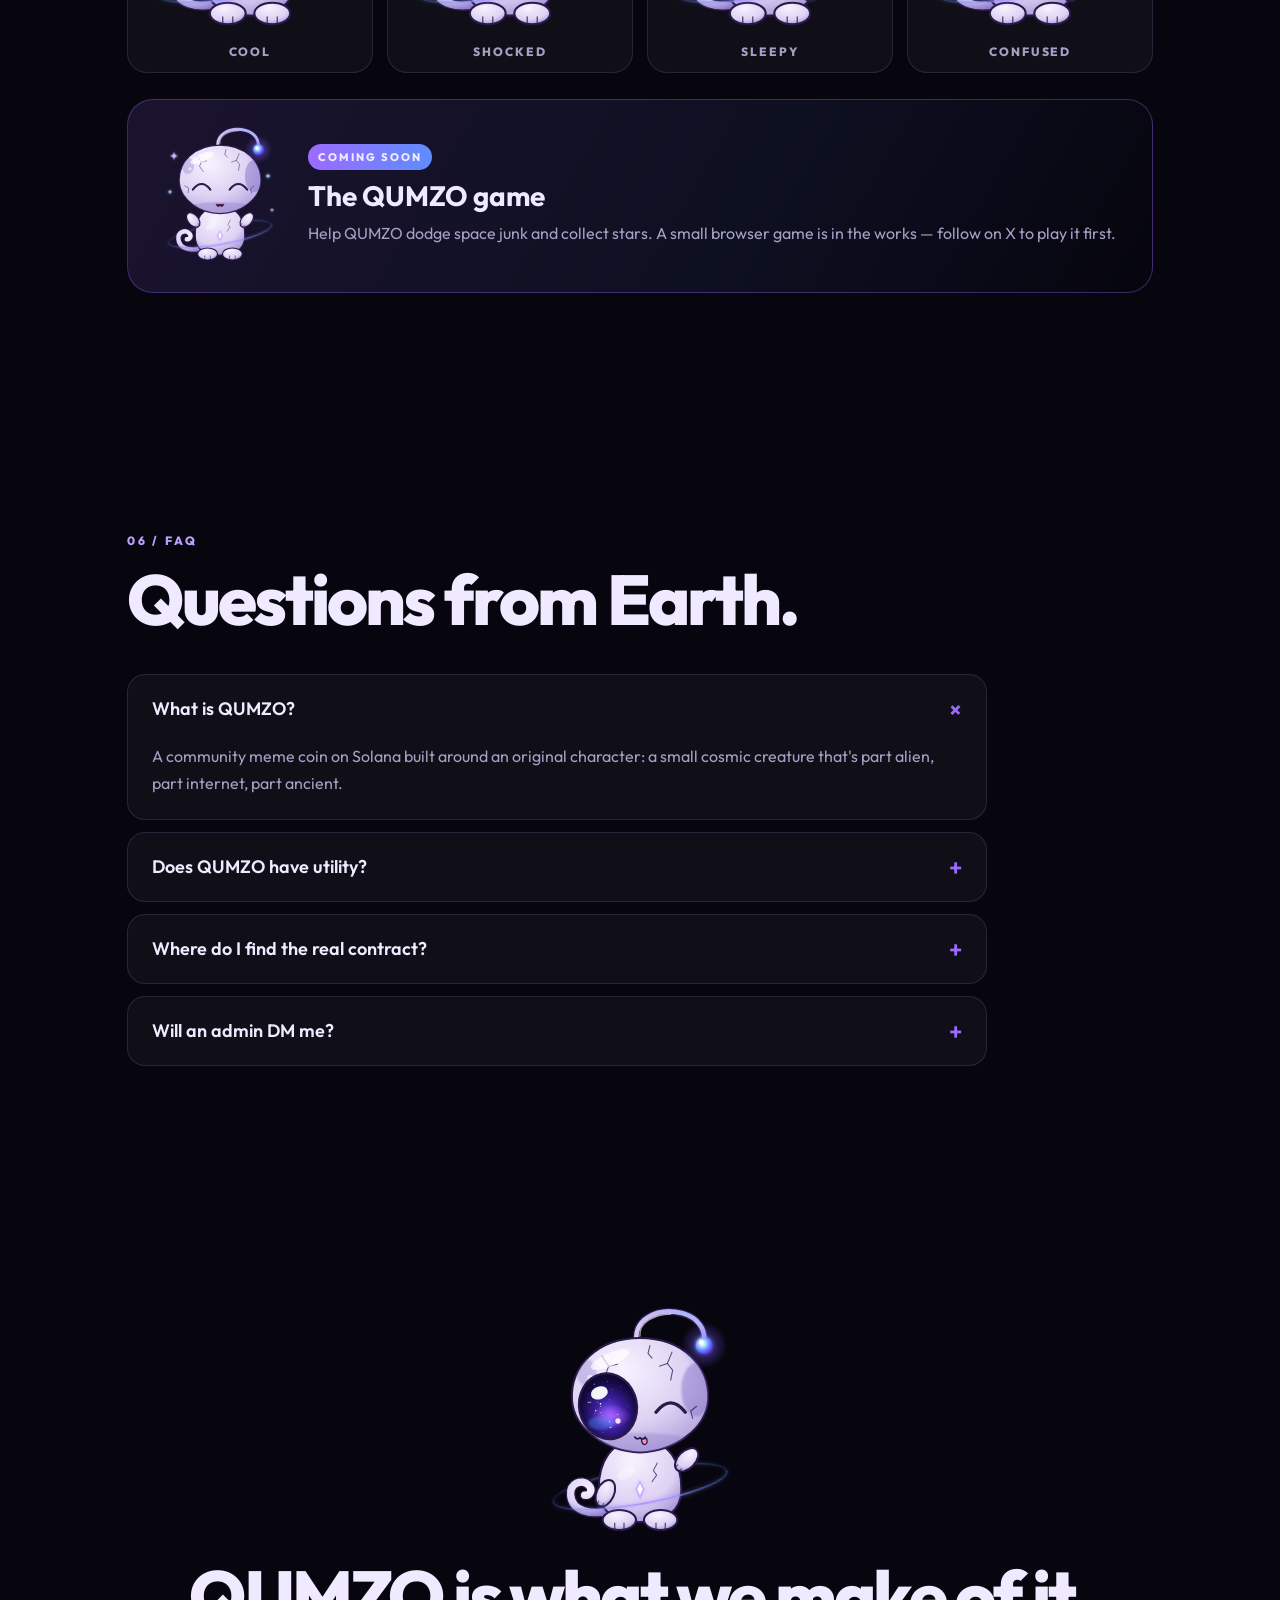
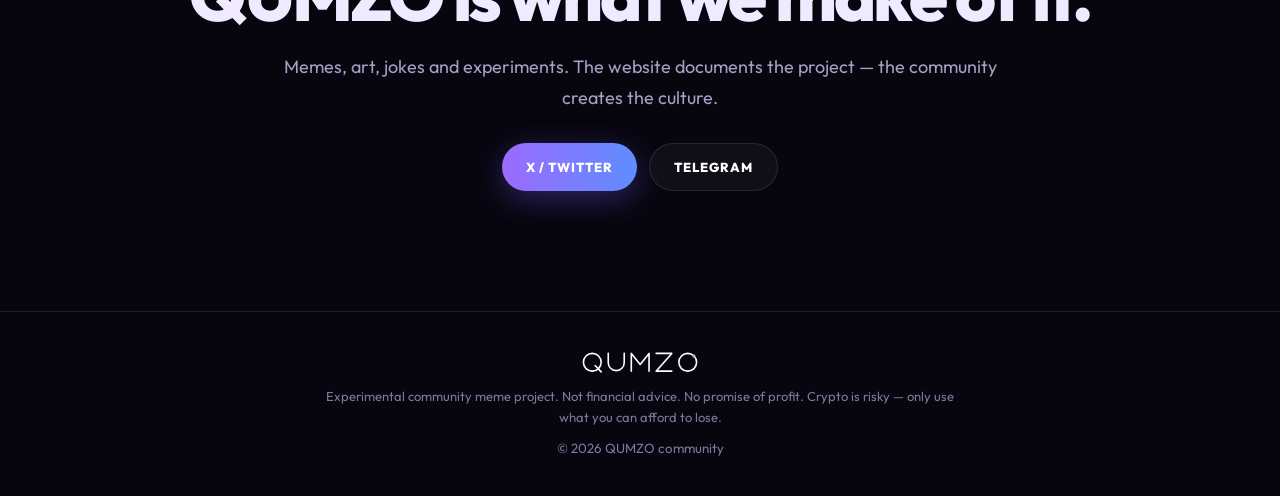
==== commit 993e845f: "Add files via upload" ====
--- a/index.html
+++ b/index.html
@@ -8,11 +8,11 @@
 <meta name="theme-color" content="#07060f">
 <meta property="og:title" content="QUMZO — Weird by design.">
 <meta property="og:description" content="A cosmic little creature on Solana. Part alien, part internet, part ancient.">
-<meta property="og:image" content="https://qumzo.vercel.app/brand/qumzo-x-banner.png">
+<meta property="og:image" content="https://qumzo.vercel.app/qumzo-x-banner.png">
 <meta property="og:url" content="https://qumzo.vercel.app/">
 <meta name="twitter:card" content="summary_large_image">
 <meta name="twitter:site" content="@QUMZOCOIN">
-<link rel="icon" href="assets/favicon.svg" type="image/svg+xml">
+<link rel="icon" href="favicon.svg" type="image/svg+xml">
 <link rel="preconnect" href="https://fonts.googleapis.com"><link rel="preconnect" href="https://fonts.gstatic.com" crossorigin>
 <link href="https://fonts.googleapis.com/css2?family=Outfit:wght@300;400;600;800&display=swap" rel="stylesheet">
 <link rel="stylesheet" href="style.css">
@@ -21,7 +21,7 @@
 <canvas id="stars" aria-hidden="true"></canvas>
 
 <header class="nav">
-  <a class="brand" href="#top" aria-label="QUMZO home"><img src="assets/qumzo-wordmark.svg" alt="QUMZO"></a>
+  <a class="brand" href="#top" aria-label="QUMZO home"><img src="qumzo-wordmark.svg" alt="QUMZO"></a>
   <nav id="menu">
     <a href="#about">About</a><a href="#buy">How to buy</a><a href="#token">Token</a><a href="#roadmap">Roadmap</a><a href="#stickers">Stickers</a><a href="#faq">FAQ</a>
   </nav>
@@ -51,7 +51,7 @@
     <div class="halo"></div>
     <div class="ring r1"></div><div class="ring r2"></div>
     <button id="mascot" class="mascot" type="button" aria-label="Boop QUMZO">
-      <img id="mascotImg" src="assets/qumzo-default.svg" alt="QUMZO, a small cosmic alien with galaxy eyes">
+      <img id="mascotImg" src="qumzo-default.svg" alt="QUMZO, a small cosmic alien with galaxy eyes">
     </button>
     <div class="hint">psst… boop him</div>
   </div>
@@ -94,7 +94,7 @@
   <p class="lead reveal">Tap any QUMZO to download it as a transparent PNG. Use them in memes, replies and raids.</p>
   <div id="stickerGrid" class="stickers"></div>
   <div class="game reveal">
-    <img src="assets/qumzo-happy.svg" alt="">
+    <img src="qumzo-happy.svg" alt="">
     <div><div class="tag">COMING SOON</div><h3 data-text="gameTitle"></h3><p data-text="gameText"></p></div>
   </div>
 </section>
@@ -106,7 +106,7 @@
 </section>
 
 <section id="community" class="section community">
-  <img class="community-art reveal" src="assets/qumzo-wink.svg" alt="">
+  <img class="community-art reveal" src="qumzo-wink.svg" alt="">
   <h2 class="reveal" data-text="communityTitle"></h2>
   <p class="lead reveal" data-text="communityText"></p>
   <div class="actions center reveal">
@@ -118,7 +118,7 @@
 </main>
 
 <footer>
-  <img src="assets/qumzo-wordmark.svg" alt="QUMZO">
+  <img src="qumzo-wordmark.svg" alt="QUMZO">
   <p data-text="footerNote"></p>
   <small>© <span id="year"></span> QUMZO community</small>
 </footer>
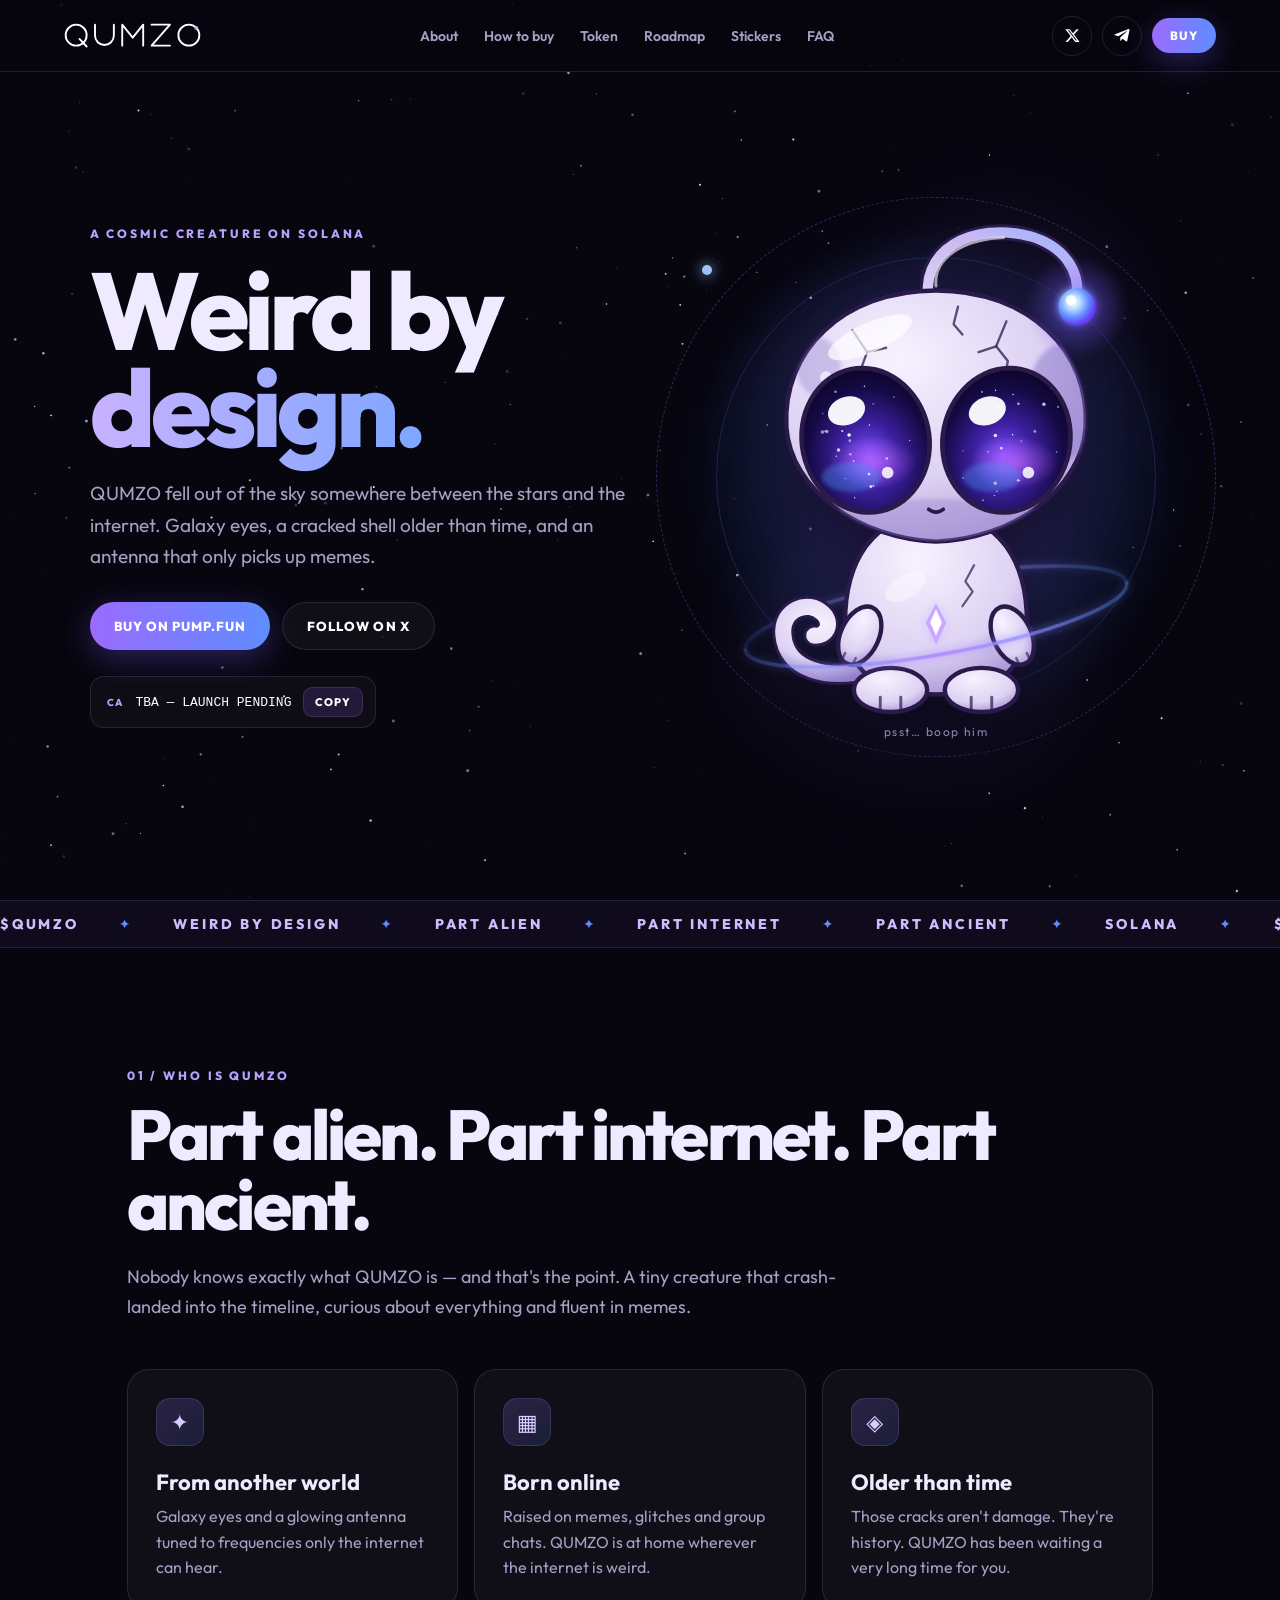
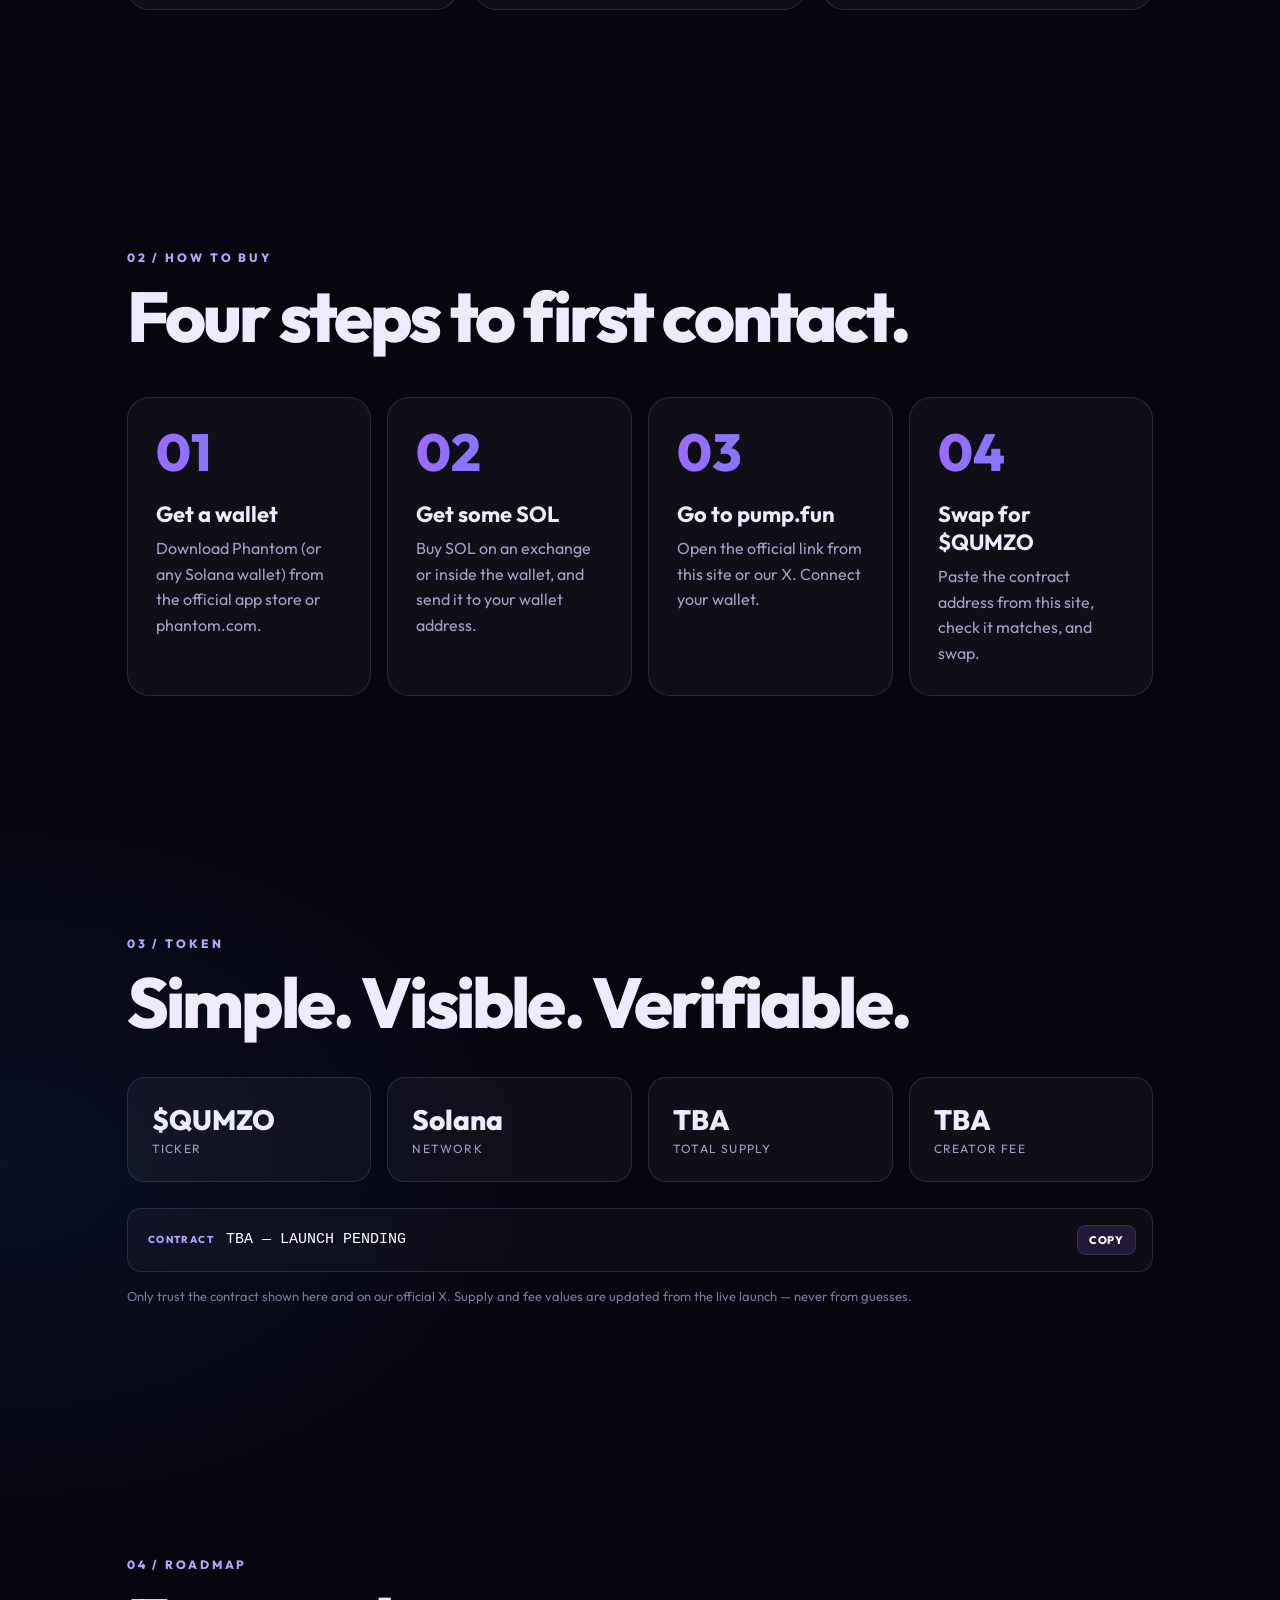
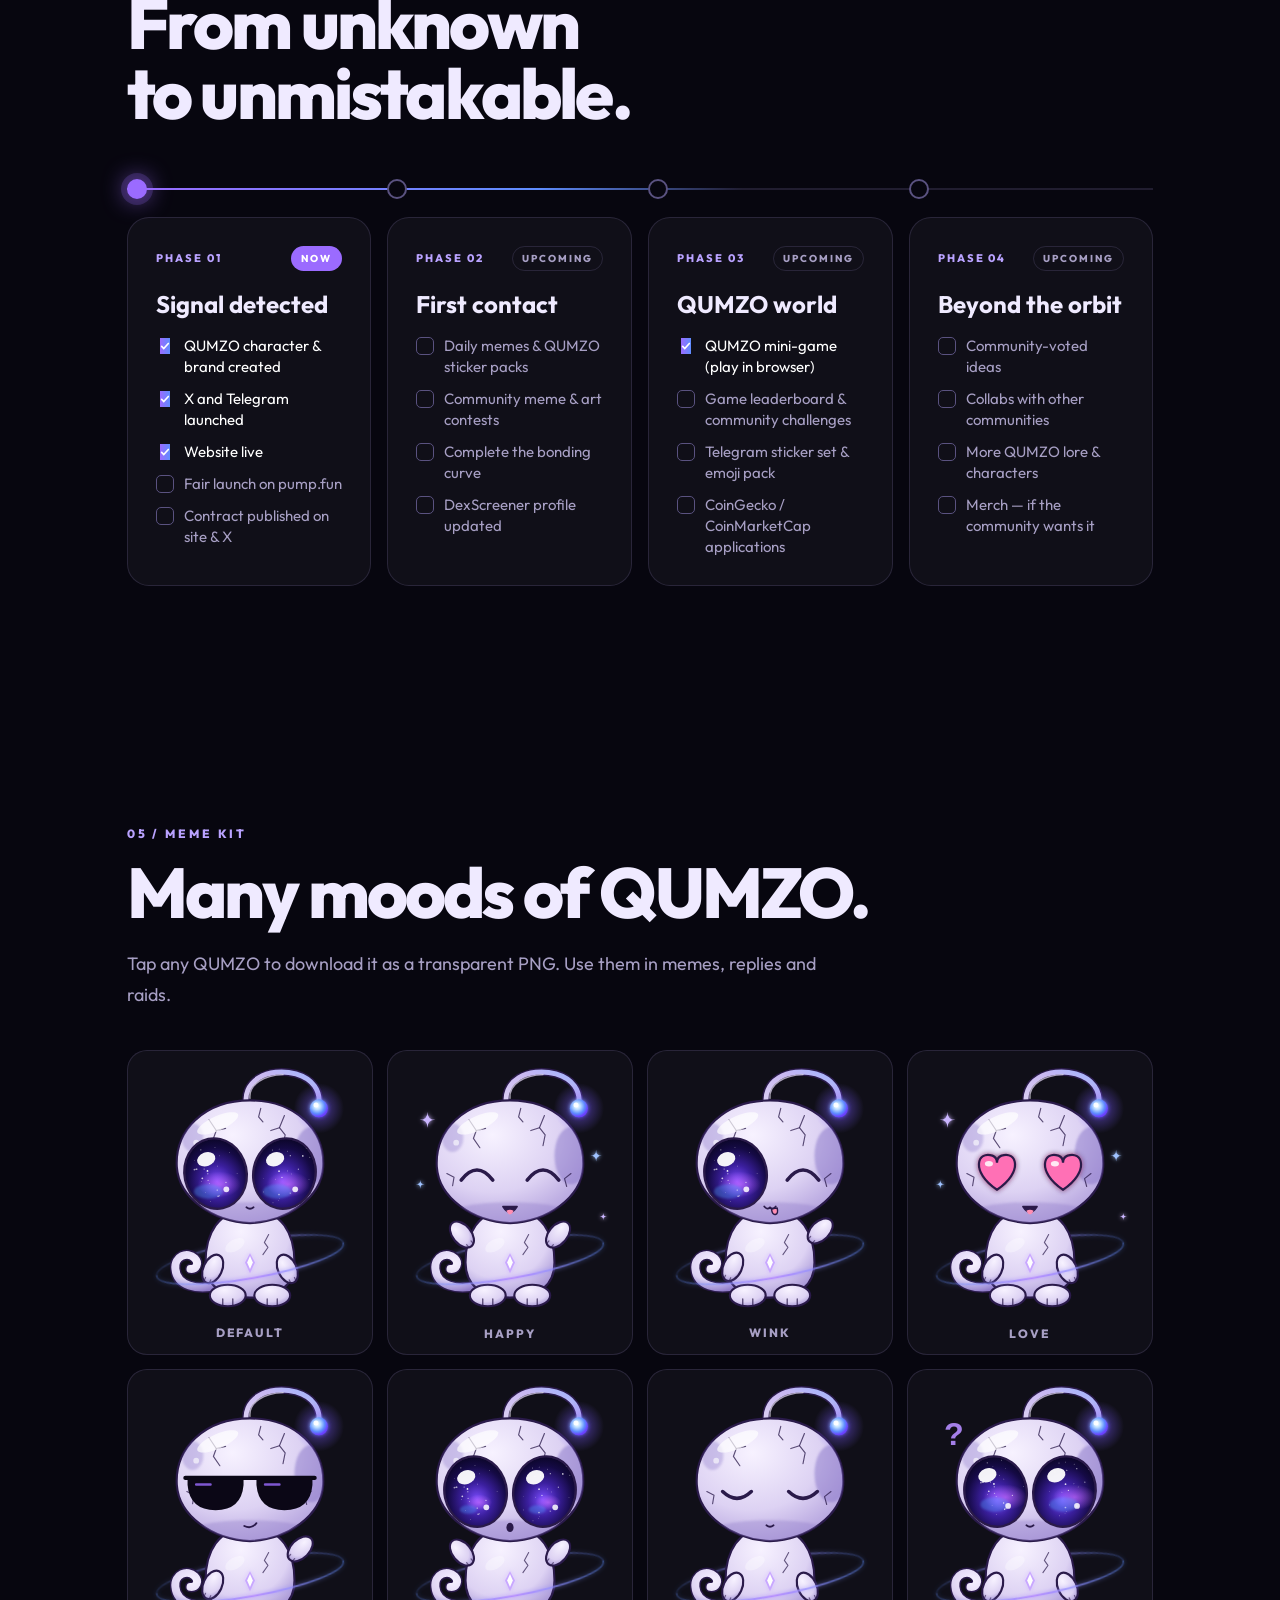
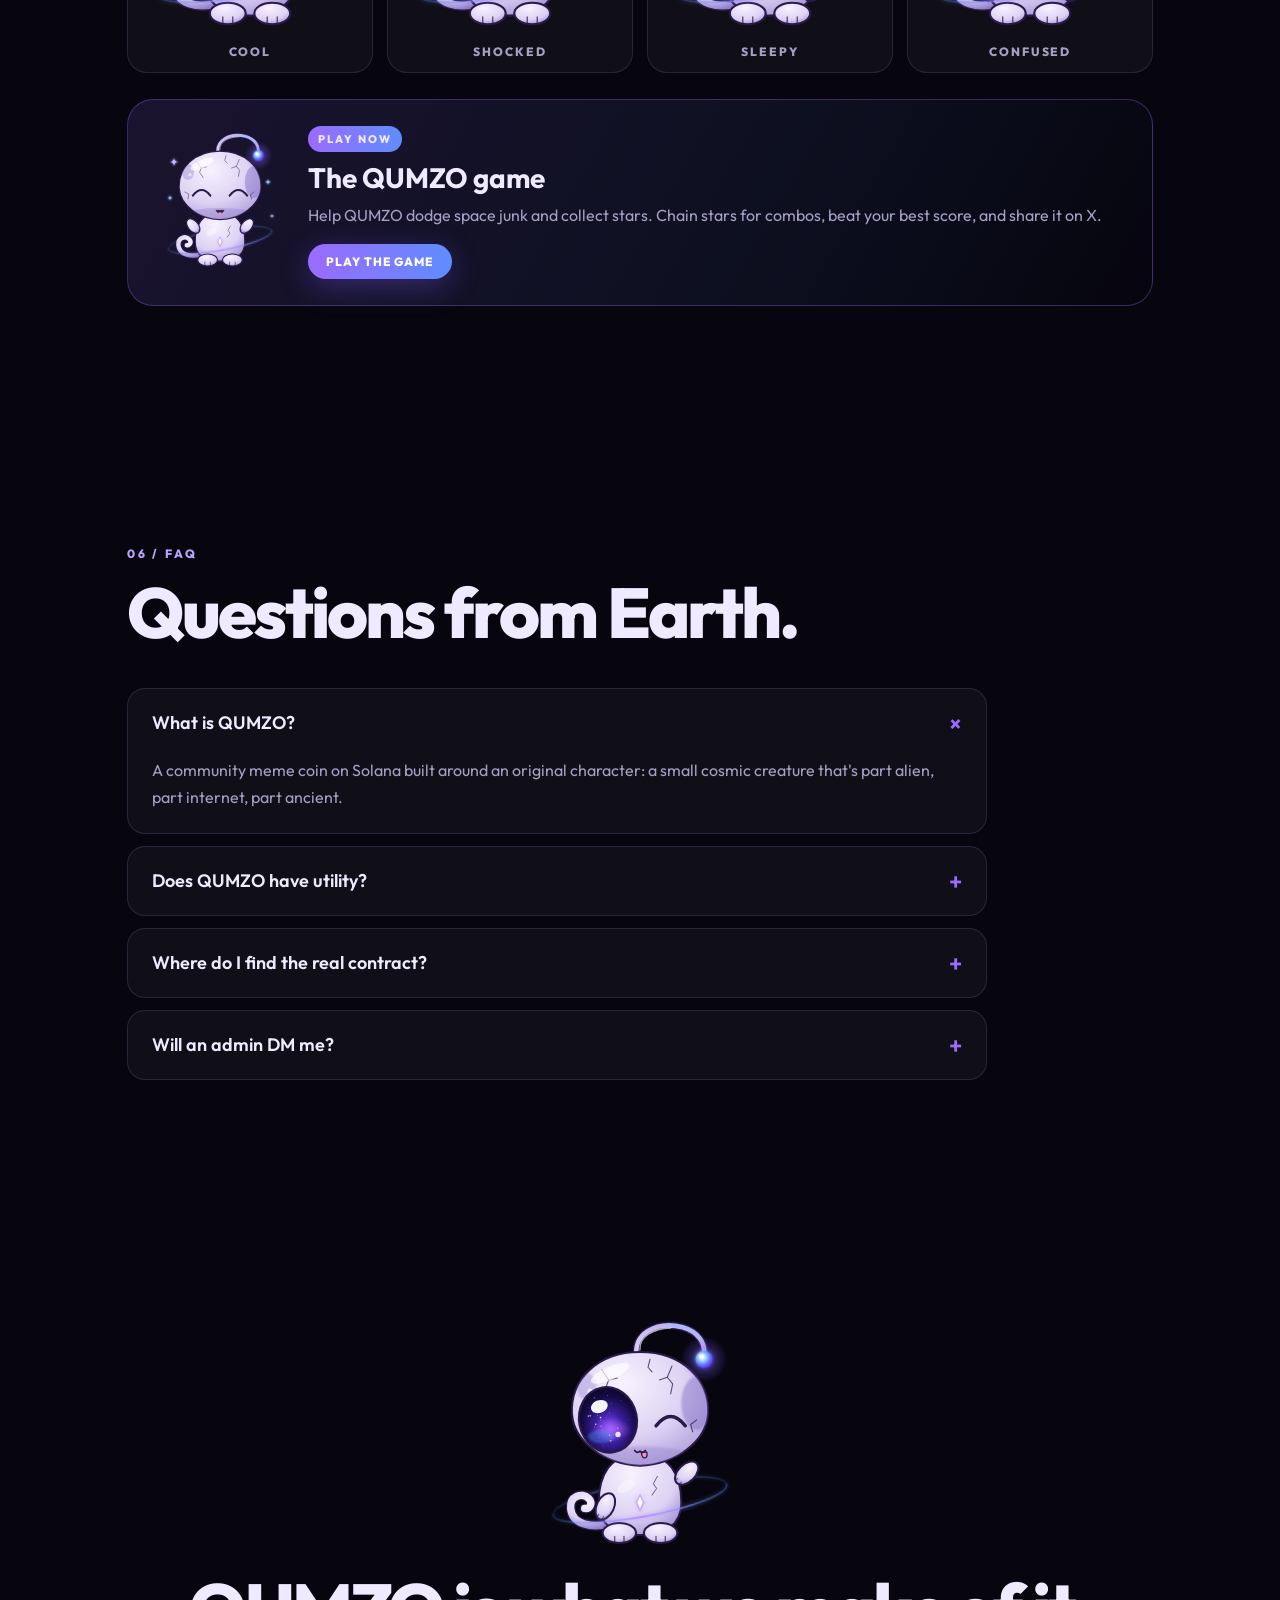
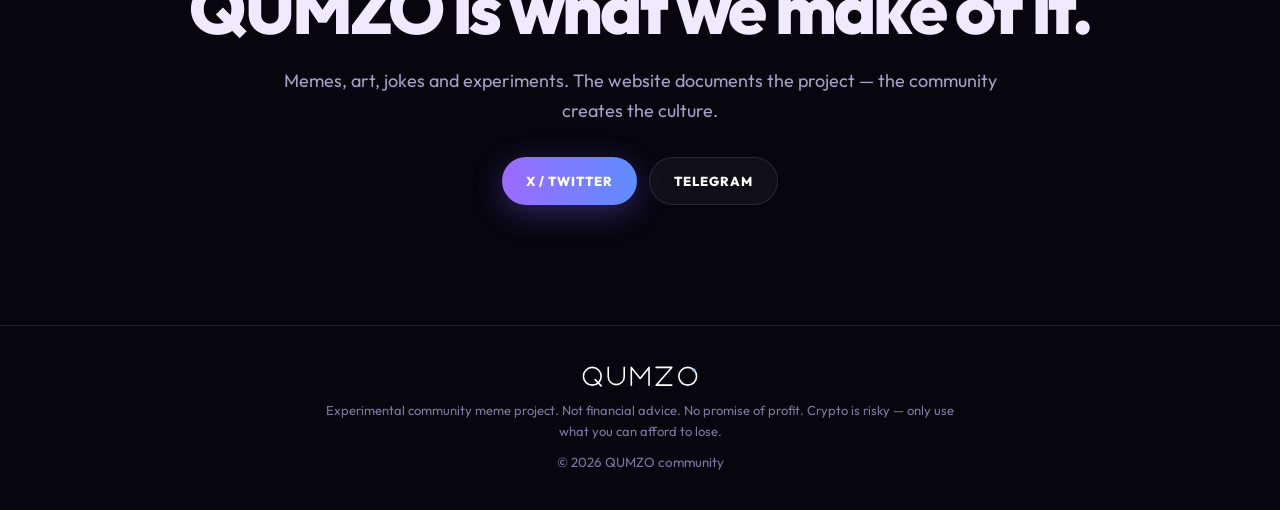
==== commit 03add080: "Add QUMZO mini-game and link it from the homepage game card game.html: dodge space junk, collect sta" ====
--- a/index.html
+++ b/index.html
@@ -93,10 +93,10 @@
   <h2 class="reveal">Many moods of QUMZO.</h2>
   <p class="lead reveal">Tap any QUMZO to download it as a transparent PNG. Use them in memes, replies and raids.</p>
   <div id="stickerGrid" class="stickers"></div>
-  <div class="game reveal">
+  <a class="game reveal" href="game.html">
     <img src="qumzo-happy.svg" alt="">
-    <div><div class="tag">COMING SOON</div><h3 data-text="gameTitle"></h3><p data-text="gameText"></p></div>
-  </div>
+    <div><div class="tag">PLAY NOW</div><h3 data-text="gameTitle"></h3><p data-text="gameText"></p><span class="btn btn-glow small game-cta">PLAY THE GAME</span></div>
+  </a>
 </section>
 
 <section id="faq" class="section">
--- a/style.css
+++ b/style.css
@@ -118,10 +118,12 @@
 .sticker span{font-size:12px;font-weight:800;letter-spacing:.16em;color:var(--muted)}
 .sticker:hover{border-color:#9b6bff88;background:rgba(155,107,255,.08)}
 .sticker:hover img{transform:scale(1.07) rotate(-3deg)}
-.game{margin-top:26px;display:flex;align-items:center;gap:28px;padding:26px 32px;border-radius:26px;border:1px solid #9b6bff55;background:linear-gradient(120deg,#9b6bff22,#5f8dff14 60%,transparent)}
+.game{margin-top:26px;display:flex;text-decoration:none;color:inherit;transition:border-color .2s,box-shadow .2s,transform .2s;align-items:center;gap:28px;padding:26px 32px;border-radius:26px;border:1px solid #9b6bff55;background:linear-gradient(120deg,#9b6bff22,#5f8dff14 60%,transparent)}
 .game img{width:120px;flex:none}
 .game h3{font-size:28px;margin:8px 0}
 .game p{color:var(--muted);margin:0;line-height:1.6}
+.game:hover{border-color:var(--violet);box-shadow:0 10px 40px #7a5cff44;transform:translateY(-2px)}
+.game-cta{margin-top:16px}
 .tag{display:inline-block;font-size:11px;font-weight:800;letter-spacing:.18em;padding:6px 10px;border-radius:999px;background:var(--grad)}
 
 /* FAQ */
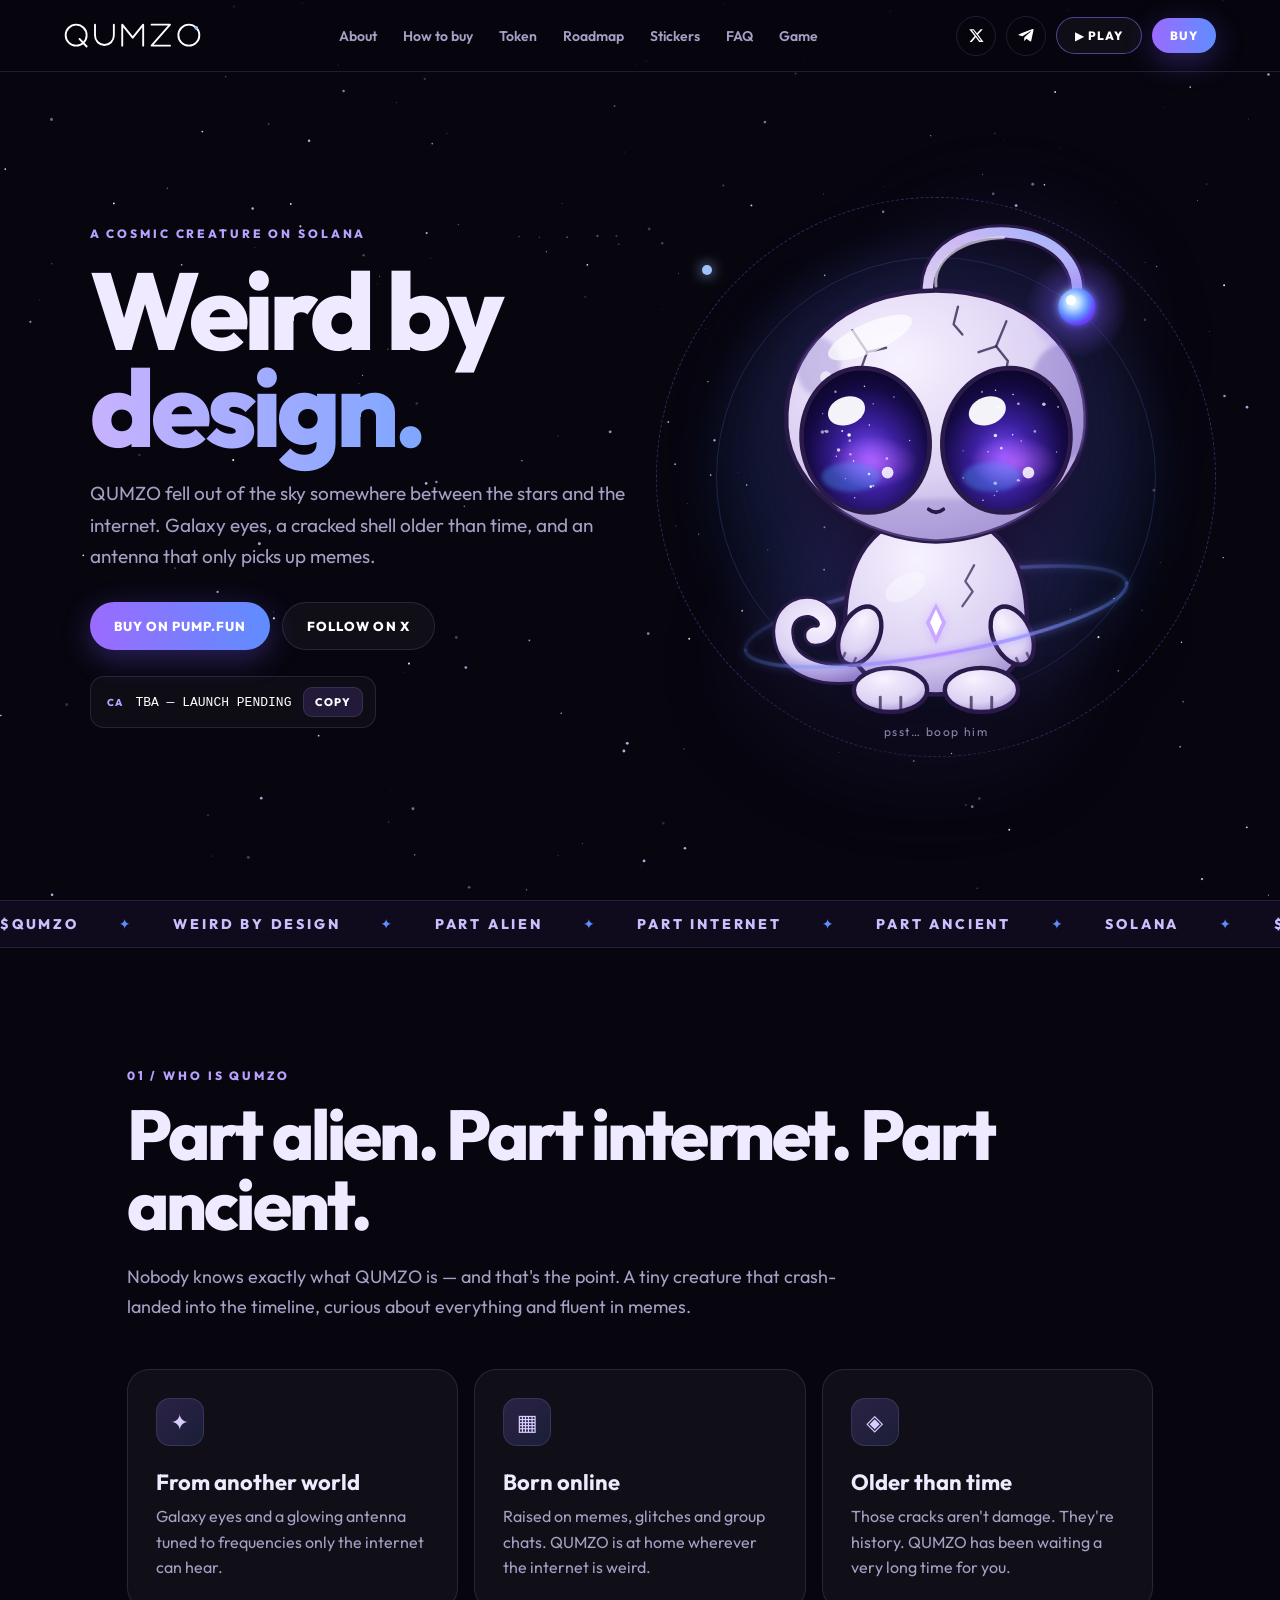
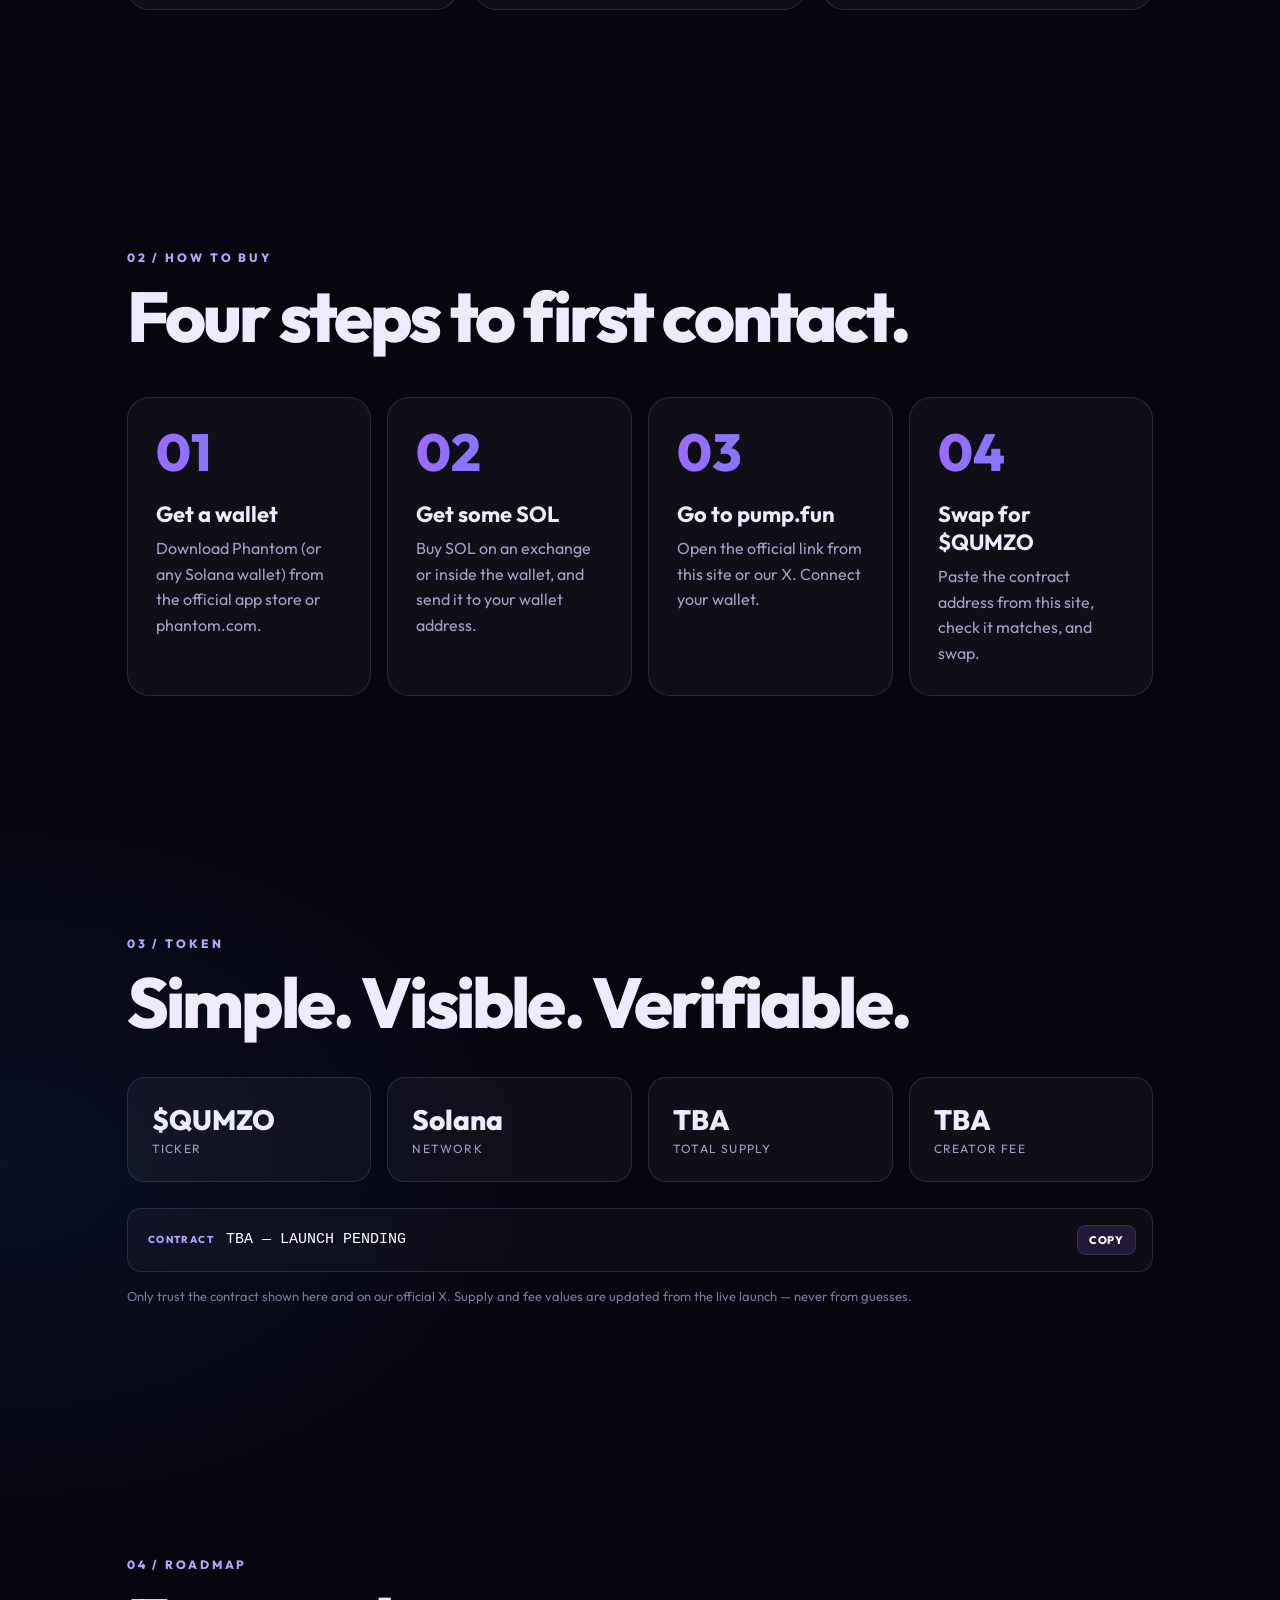
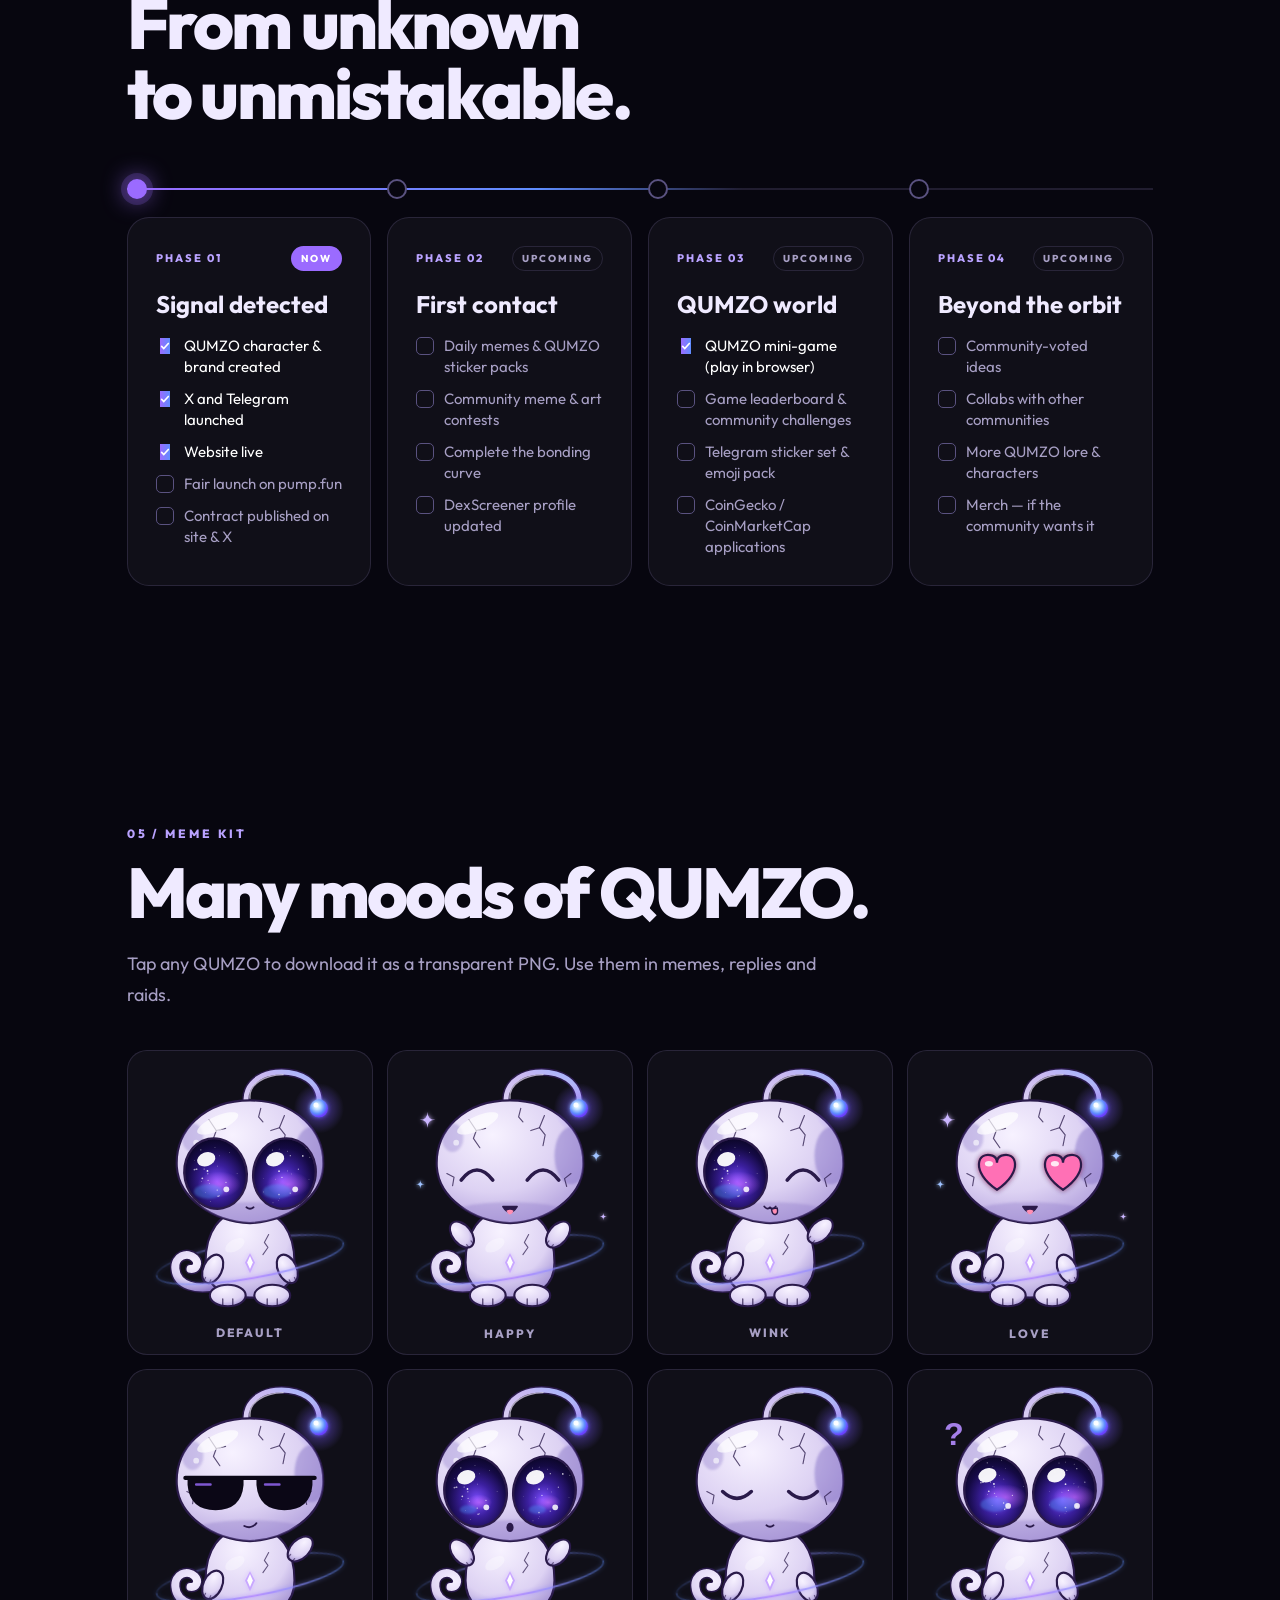
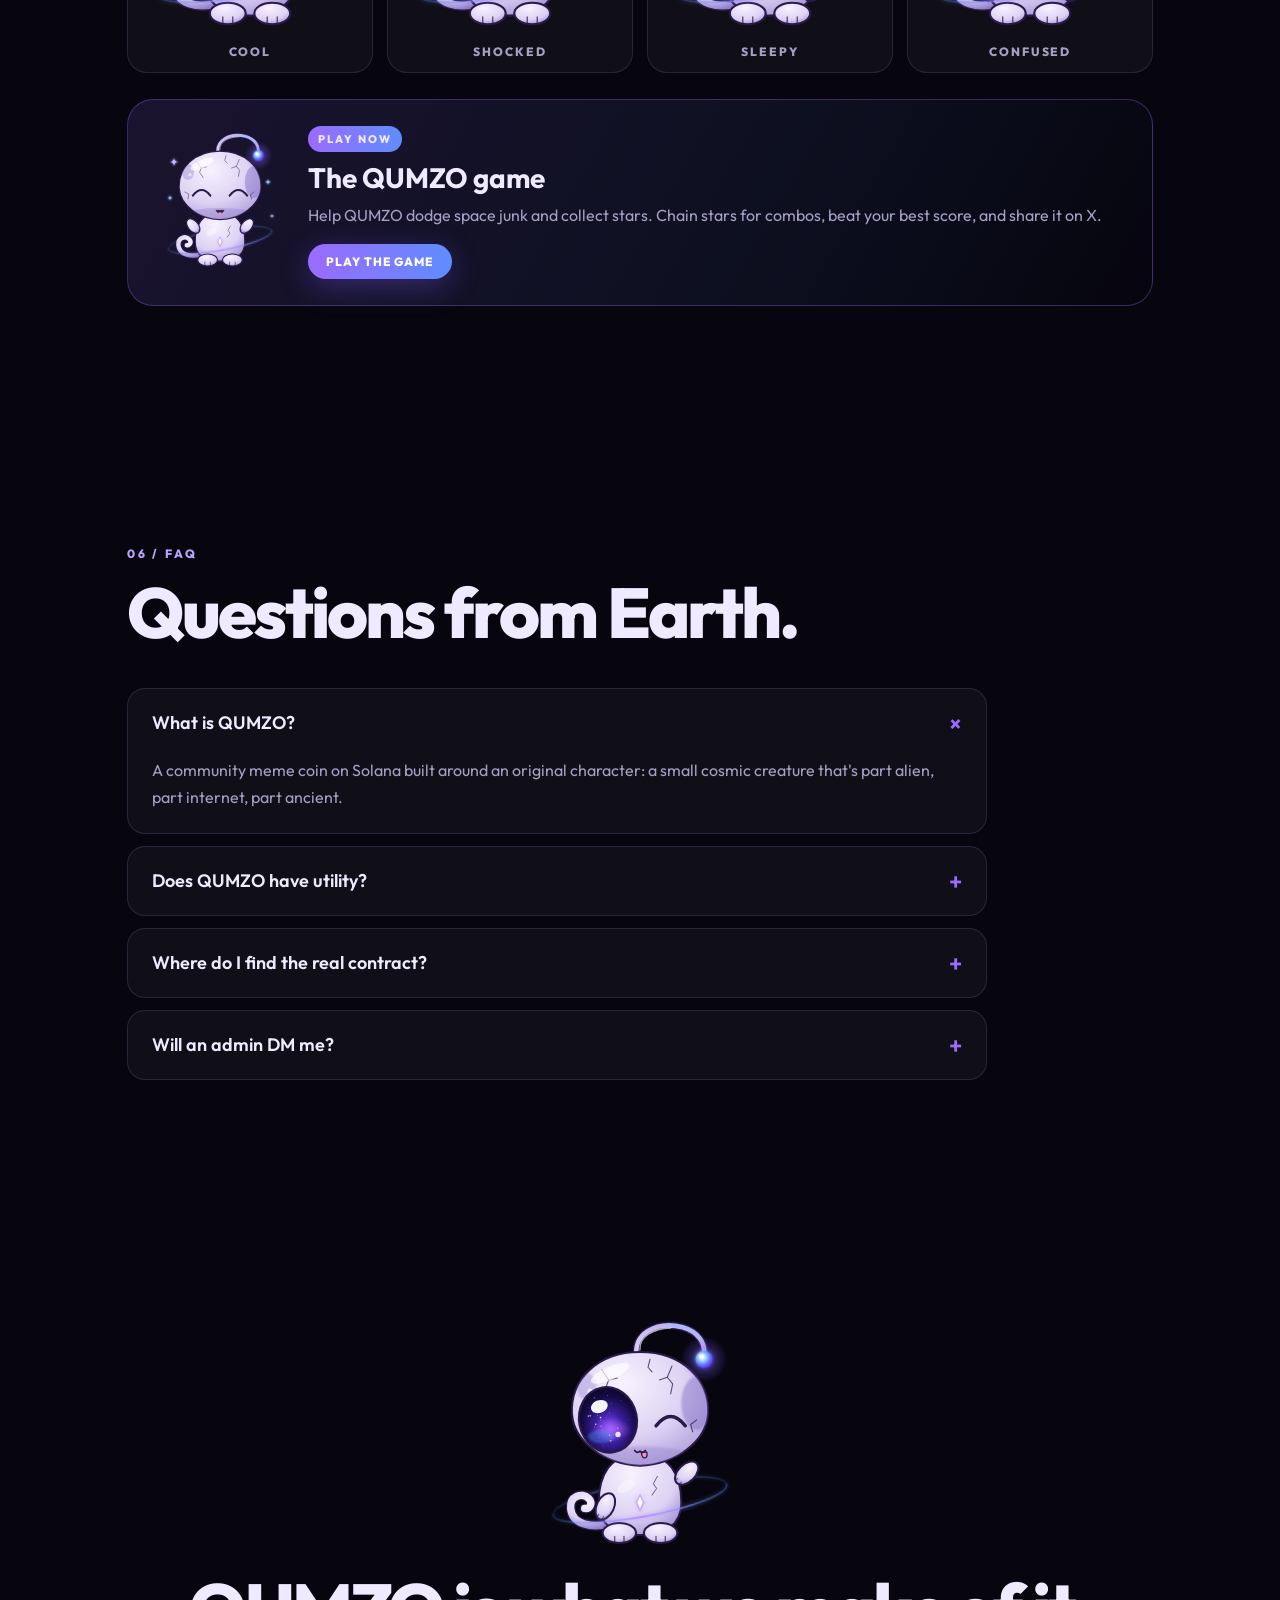
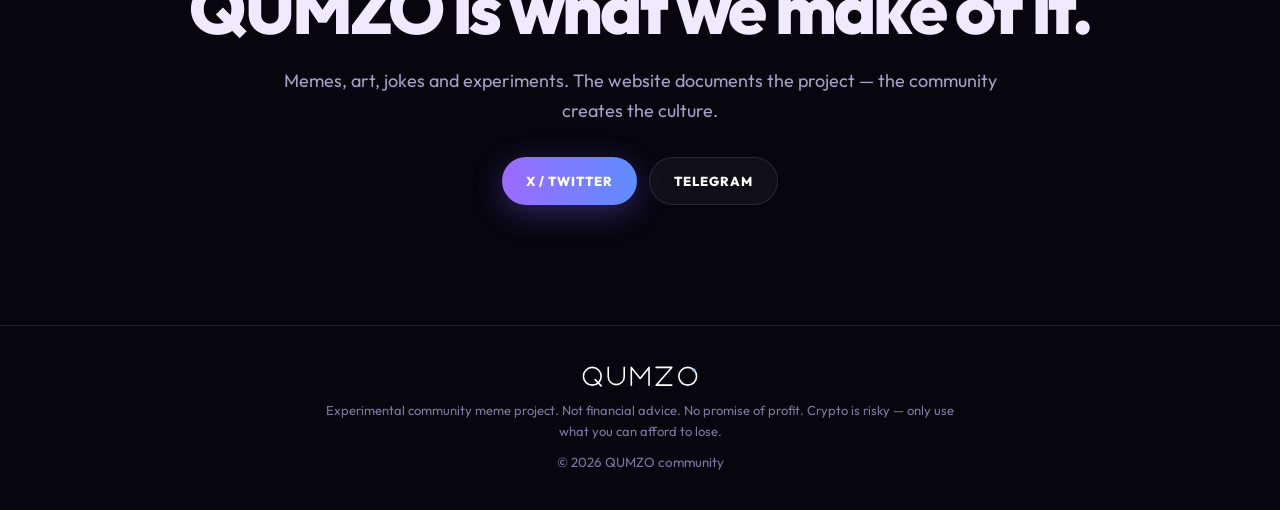
==== commit 647dad6e: "Game: username entry, scoreboard; homepage: PLAY button in top nav - Players enter a username (2-16 " ====
--- a/index.html
+++ b/index.html
@@ -23,11 +23,12 @@
 <header class="nav">
   <a class="brand" href="#top" aria-label="QUMZO home"><img src="qumzo-wordmark.svg" alt="QUMZO"></a>
   <nav id="menu">
-    <a href="#about">About</a><a href="#buy">How to buy</a><a href="#token">Token</a><a href="#roadmap">Roadmap</a><a href="#stickers">Stickers</a><a href="#faq">FAQ</a>
+    <a href="#about">About</a><a href="#buy">How to buy</a><a href="#token">Token</a><a href="#roadmap">Roadmap</a><a href="#stickers">Stickers</a><a href="#faq">FAQ</a><a href="game.html">Game</a>
   </nav>
   <div class="nav-right">
     <a class="icon-btn" data-link="x" href="#" target="_blank" rel="noopener" aria-label="X"><svg viewBox="0 0 24 24"><path d="M17.8 3h3.1l-6.8 7.7L22 21h-6.2l-4.9-6.4L5.3 21H2.2l7.2-8.3L1.8 3h6.4l4.4 5.8L17.8 3zm-1.1 16.2h1.7L7.3 4.7H5.5l11.2 14.5z"/></svg></a>
     <a class="icon-btn" data-link="telegram" href="#" target="_blank" rel="noopener" aria-label="Telegram"><svg viewBox="0 0 24 24"><path d="M21.9 4.3 18.7 19.4c-.2 1.1-.9 1.3-1.8.8l-4.9-3.6-2.4 2.3c-.3.3-.5.5-1 .5l.4-5 9.1-8.2c.4-.4-.1-.6-.6-.2L6.2 13.1 1.4 11.6c-1-.3-1.1-1 .2-1.5L20.5 2.9c.9-.3 1.7.2 1.4 1.4z"/></svg></a>
+    <a class="btn btn-ghost small play-btn" href="game.html">▶ PLAY</a>
     <a class="btn btn-glow small" data-link="buy" href="#" target="_blank" rel="noopener">BUY</a>
     <button class="burger" id="burger" aria-label="Open menu" aria-expanded="false"><span></span><span></span></button>
   </div>
--- a/style.css
+++ b/style.css
@@ -35,6 +35,8 @@
 .btn-ghost{background:rgba(255,255,255,.04);color:#fff;border:1px solid var(--line)}
 .btn-ghost:hover{border-color:var(--violet)}
 .btn.small{padding:10px 18px;font-size:12px}
+.play-btn{border-color:#9b6bff88;white-space:nowrap}
+.play-btn:hover{box-shadow:0 0 18px #9b6bff66}
 
 /* HERO */
 .hero{min-height:calc(100vh - 72px);display:grid;grid-template-columns:1.05fr .95fr;align-items:center;gap:30px;padding:6vh 7% 8vh;max-width:1400px;margin:auto}
@@ -177,6 +179,8 @@
   .game{flex-direction:column;text-align:center;padding:26px}
 }
 @media(max-width:560px){
+  .nav .btn.small{padding:10px 13px}
+  .nav-right{gap:8px}
   .timeline,.cards.four{grid-template-columns:1fr}
   .stickers{grid-template-columns:1fr 1fr;gap:10px}
   .stats{grid-template-columns:1fr 1fr}
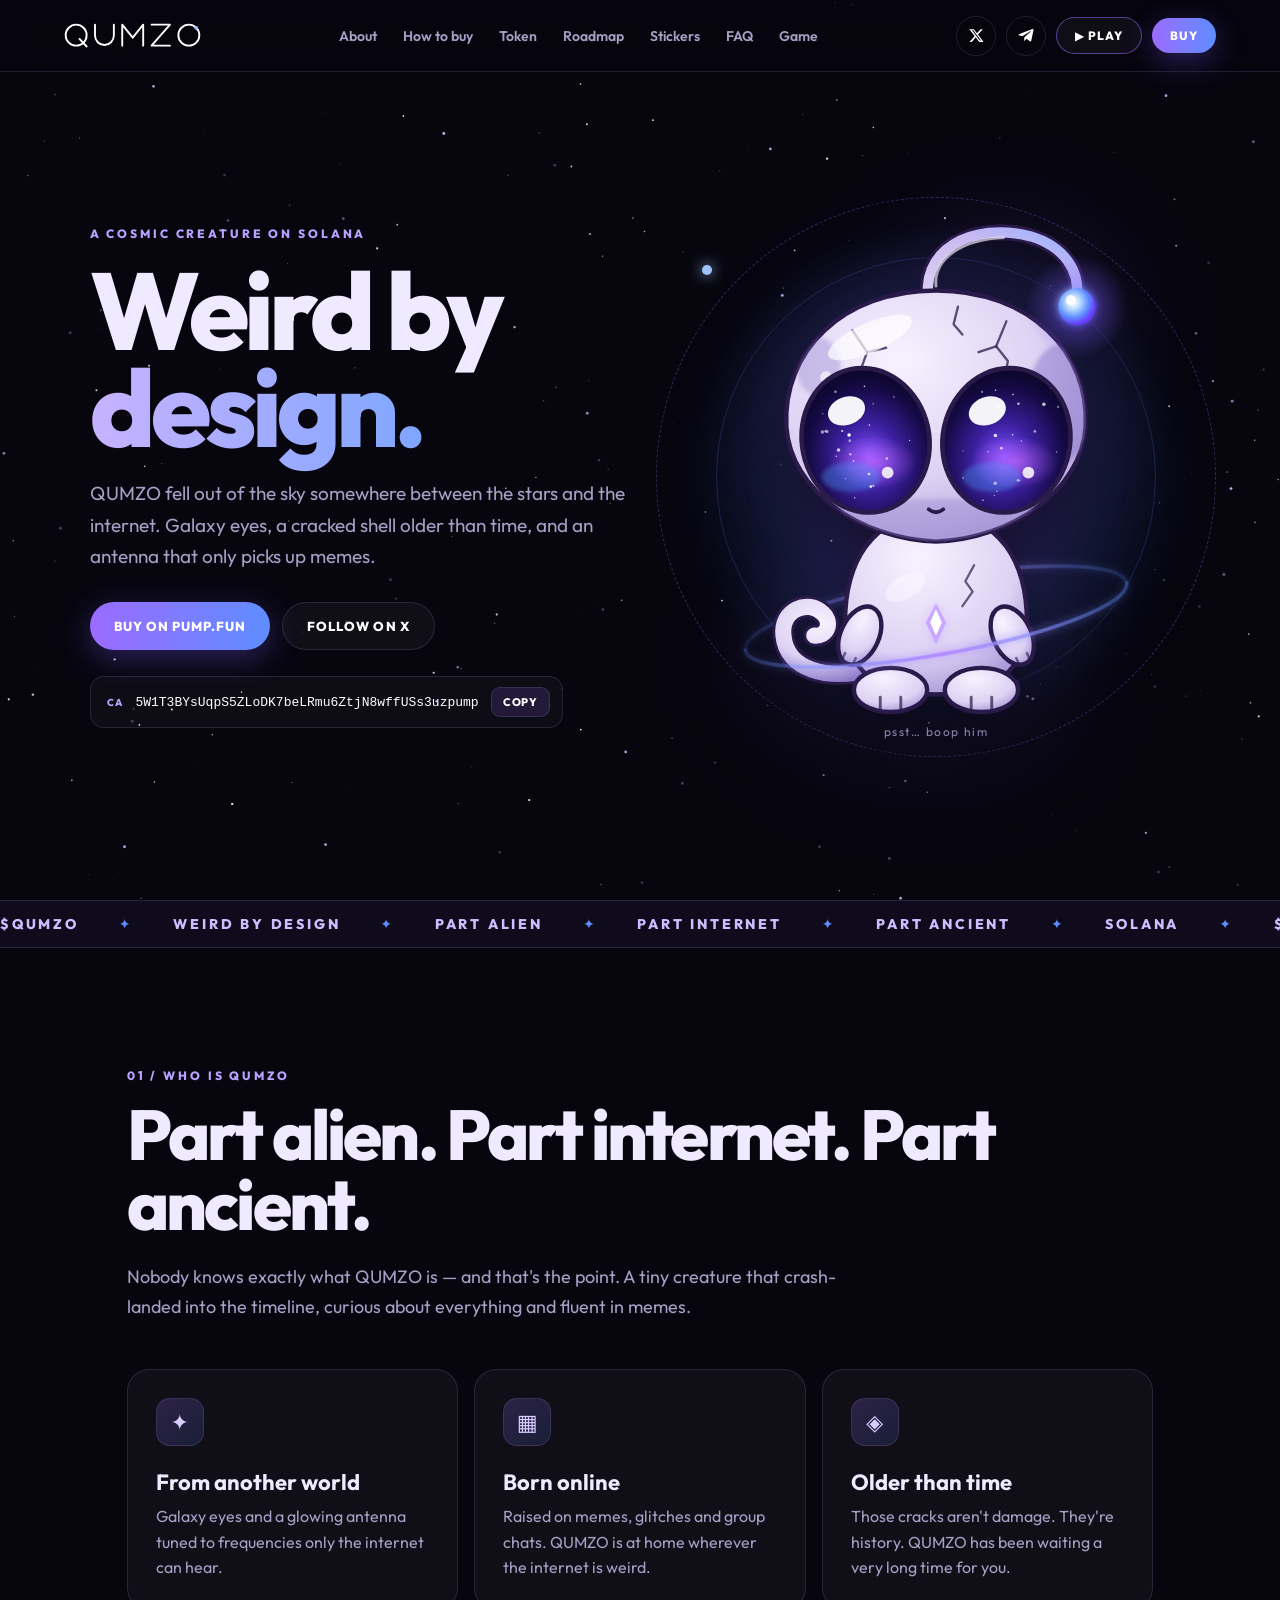
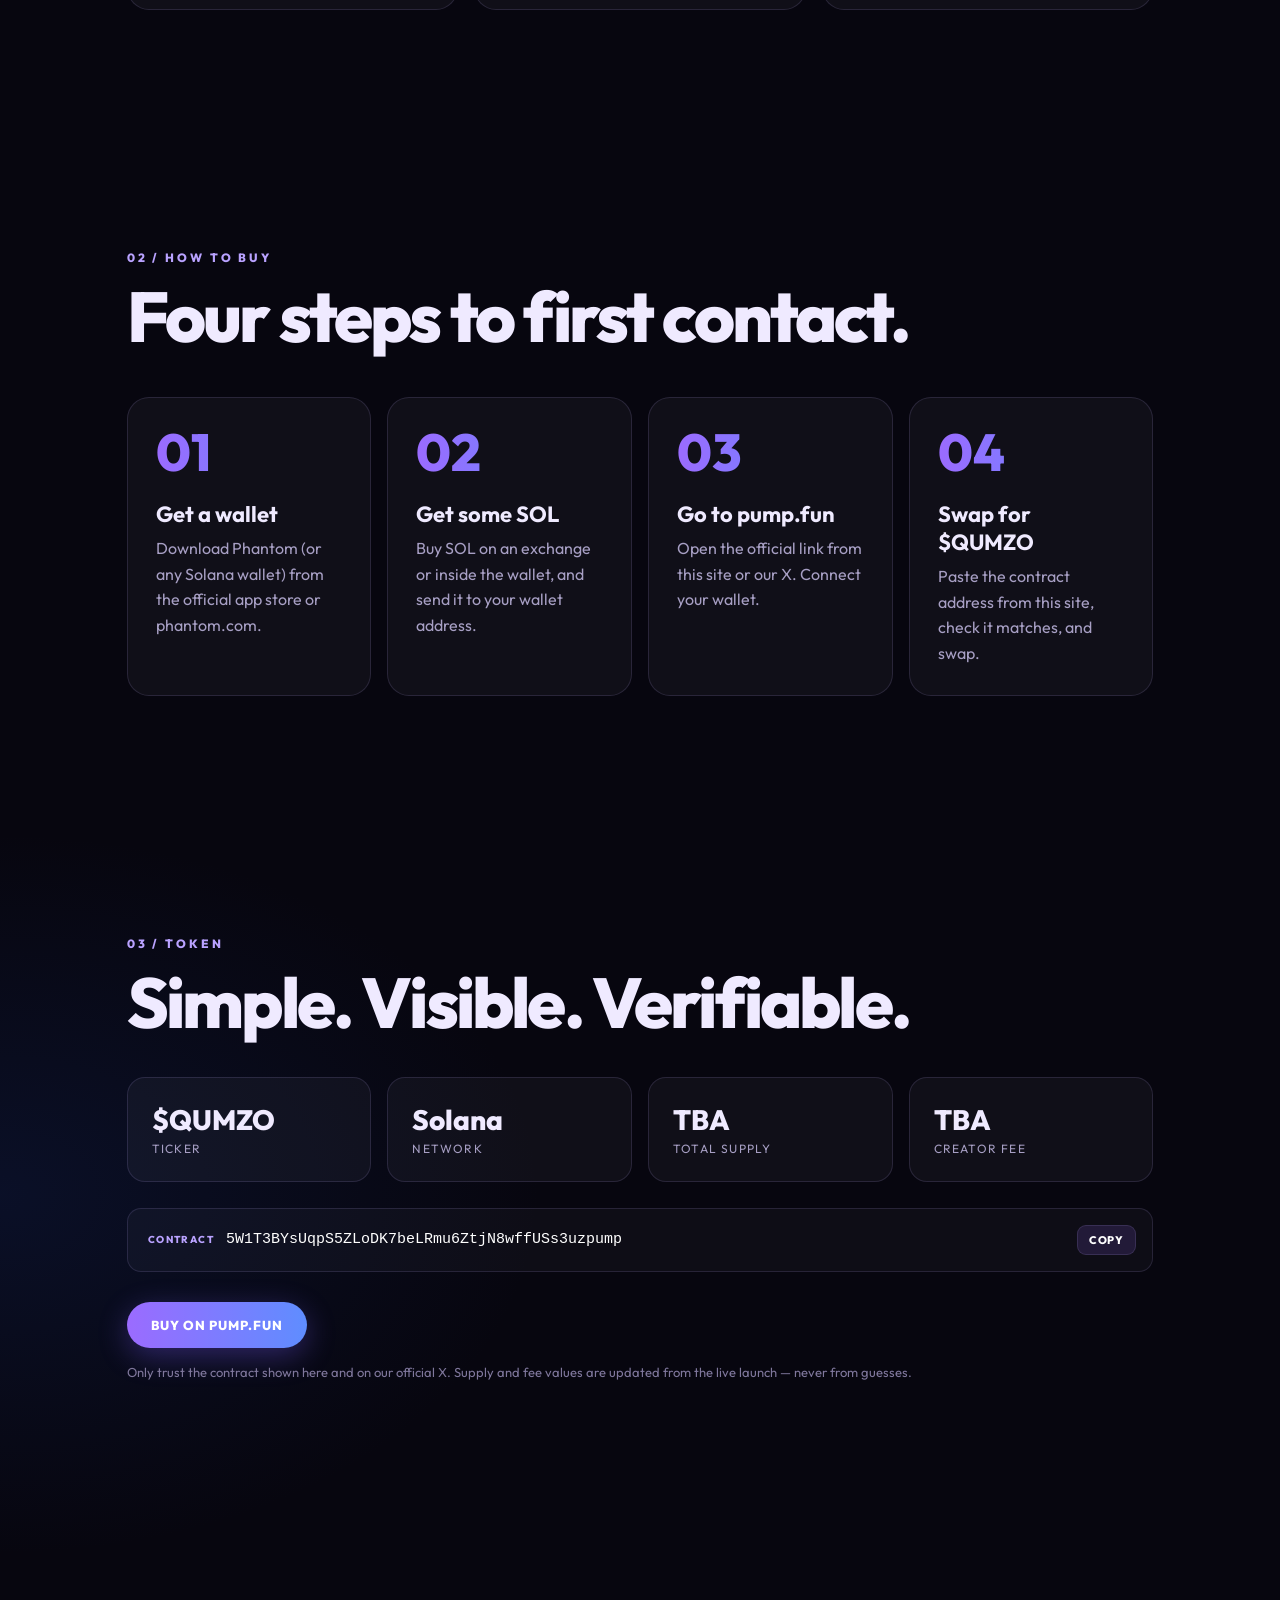
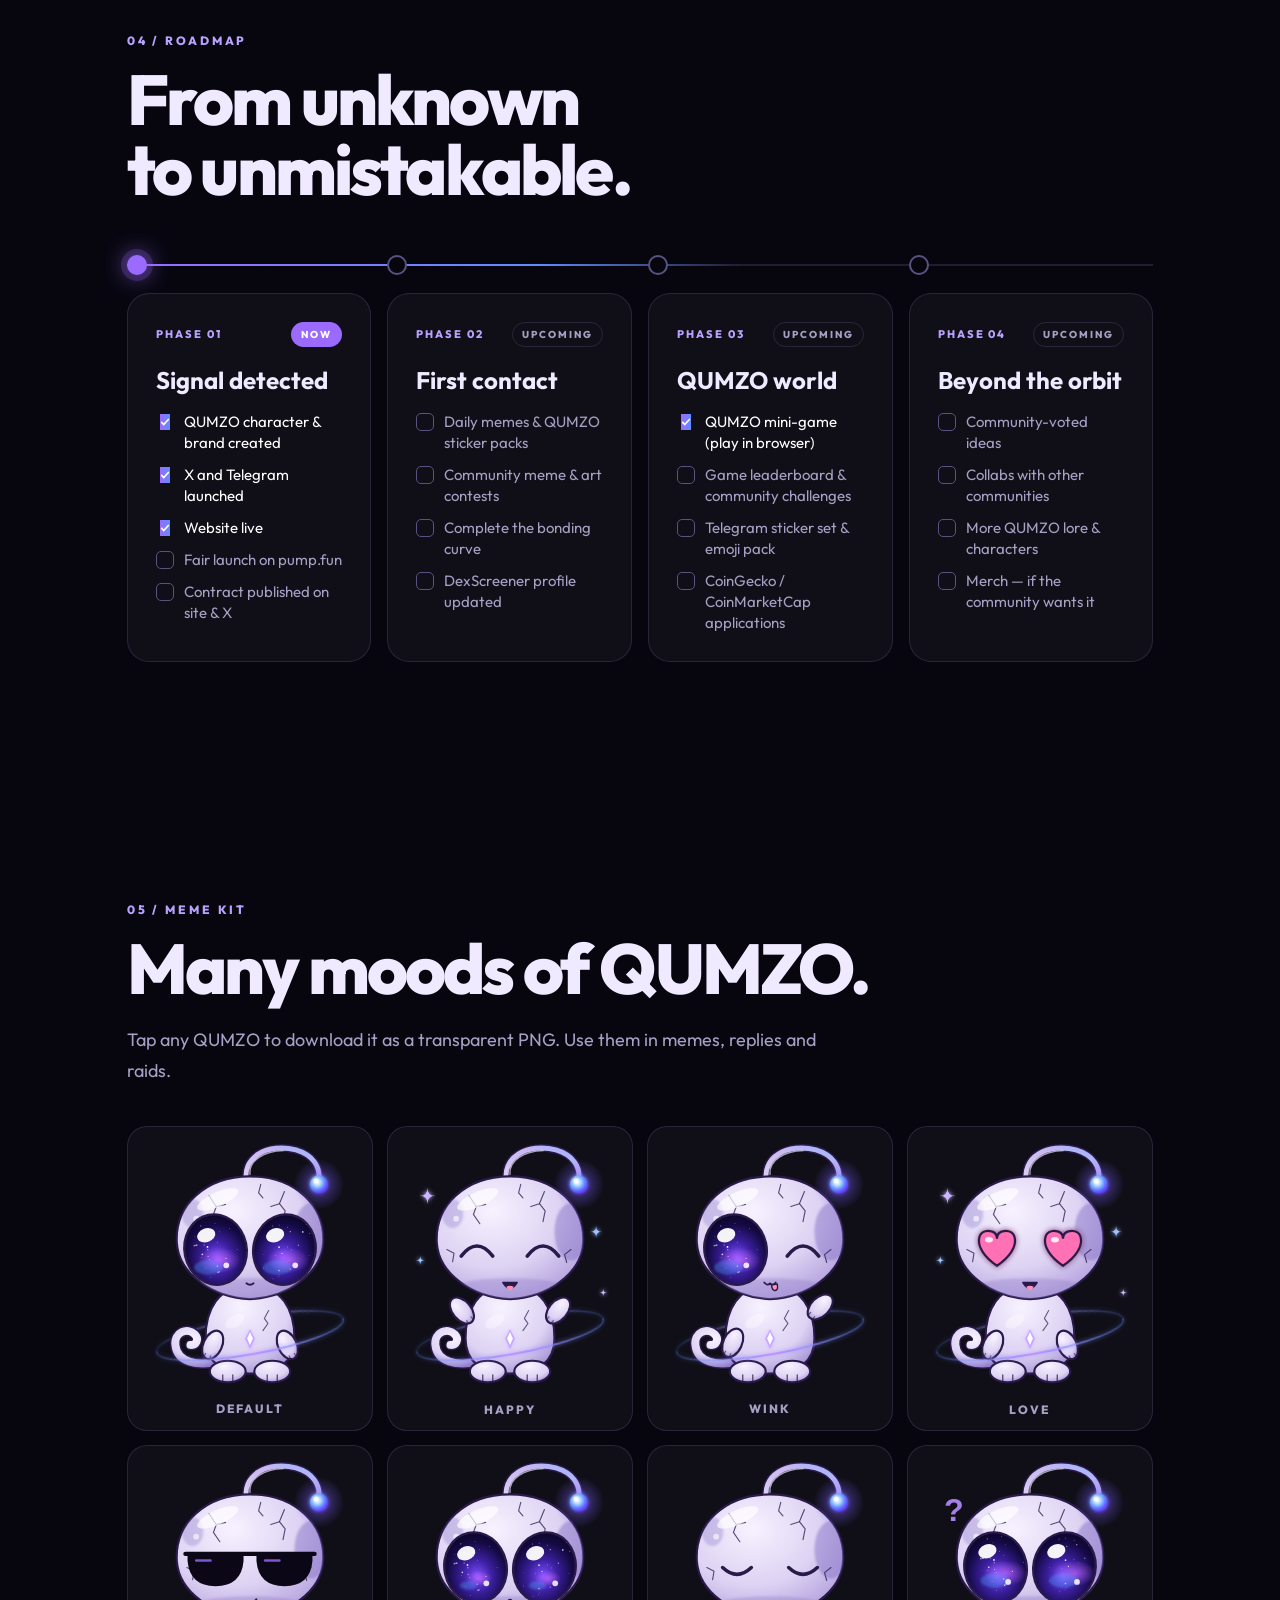
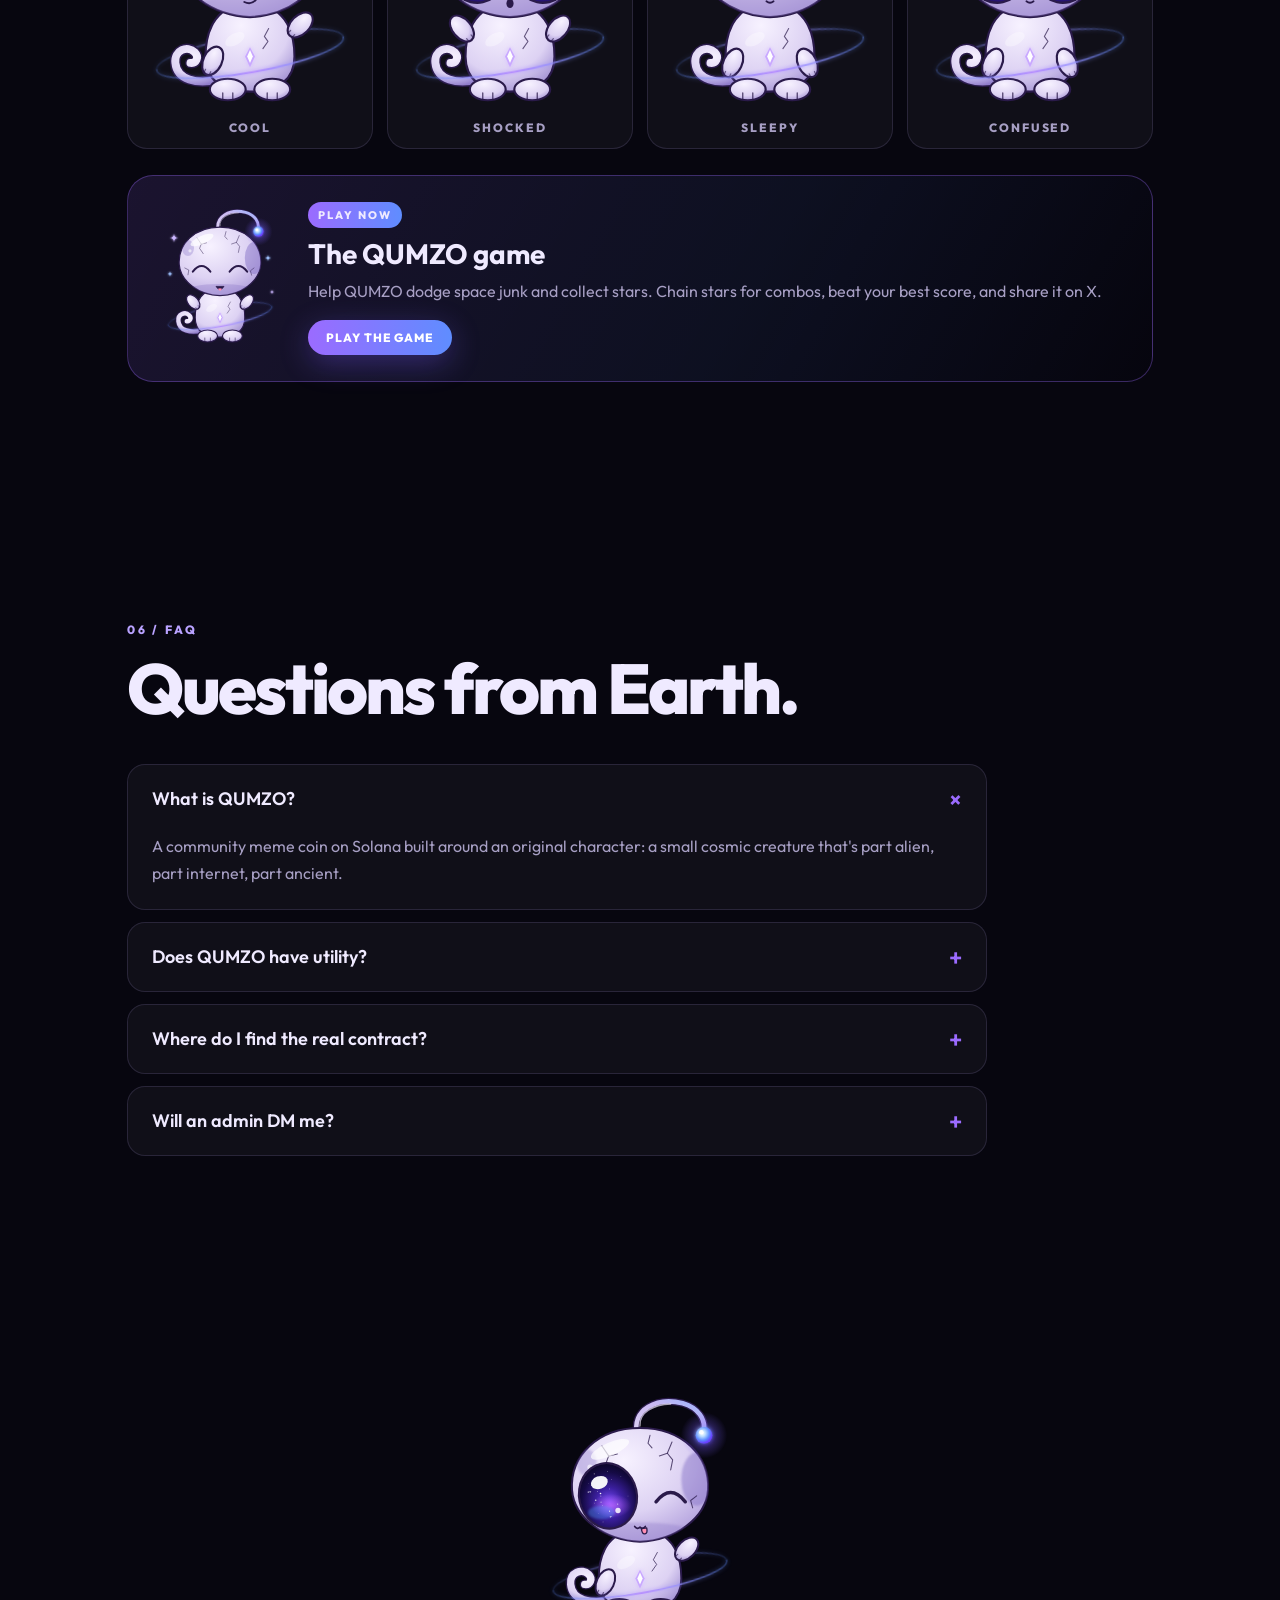
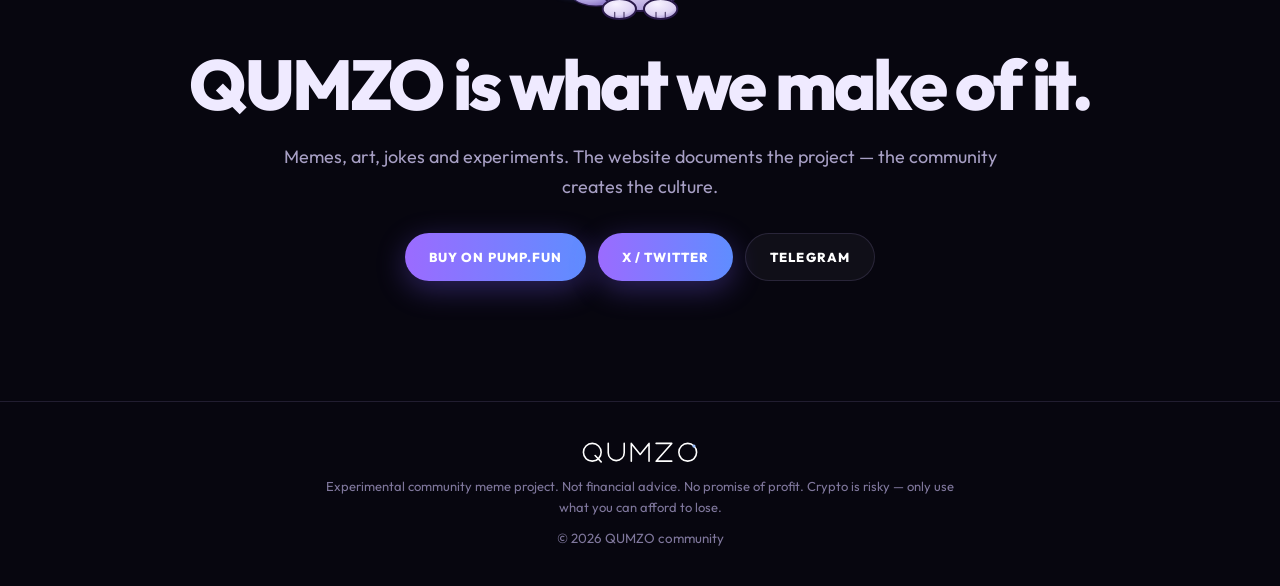
==== commit ffd95907: "Add BUY ON PUMP.FUN buttons to the Token and community sections Co-Authored-By: Claude Opus 5.5 <nor" ====
--- a/index.html
+++ b/index.html
@@ -80,6 +80,9 @@
   <div class="contract big reveal">
     <span>CONTRACT</span><code class="ca" data-text="contract"></code><button class="copy" type="button">COPY</button>
   </div>
+  <div class="actions reveal">
+    <a class="btn btn-glow" data-link="buy" href="#" target="_blank" rel="noopener">BUY ON PUMP.FUN</a>
+  </div>
   <p class="fine reveal">Only trust the contract shown here and on our official X. Supply and fee values are updated from the live launch — never from guesses.</p>
 </section>
 
@@ -111,6 +114,7 @@
   <h2 class="reveal" data-text="communityTitle"></h2>
   <p class="lead reveal" data-text="communityText"></p>
   <div class="actions center reveal">
+    <a class="btn btn-glow" data-link="buy" href="#" target="_blank" rel="noopener">BUY ON PUMP.FUN</a>
     <a class="btn btn-glow" data-link="x" href="#" target="_blank" rel="noopener">X / TWITTER</a>
     <a class="btn btn-ghost" data-link="telegram" href="#" target="_blank" rel="noopener">TELEGRAM</a>
     <a class="btn btn-ghost" data-link="chart" href="#" target="_blank" rel="noopener">CHART</a>
--- a/style.css
+++ b/style.css
@@ -48,6 +48,7 @@
 .actions.center{justify-content:center}
 .contract{display:flex;align-items:center;gap:12px;margin-top:26px;width:max-content;max-width:100%;padding:10px 12px 10px 16px;border:1px solid var(--line);border-radius:14px;background:rgba(255,255,255,.03)}
 .contract span{font-size:10px;font-weight:800;letter-spacing:.14em;color:#b9a2ff}
+.hero-copy{min-width:0}
 .contract code{font-size:13px;color:#fff;overflow:hidden;text-overflow:ellipsis;white-space:nowrap;min-width:0}
 .copy{border:1px solid var(--line);background:rgba(155,107,255,.15);color:#fff;border-radius:9px;padding:7px 11px;font:800 11px "Outfit",sans-serif;letter-spacing:.08em;cursor:pointer;flex:none}
 .copy:hover{background:rgba(155,107,255,.35)}
